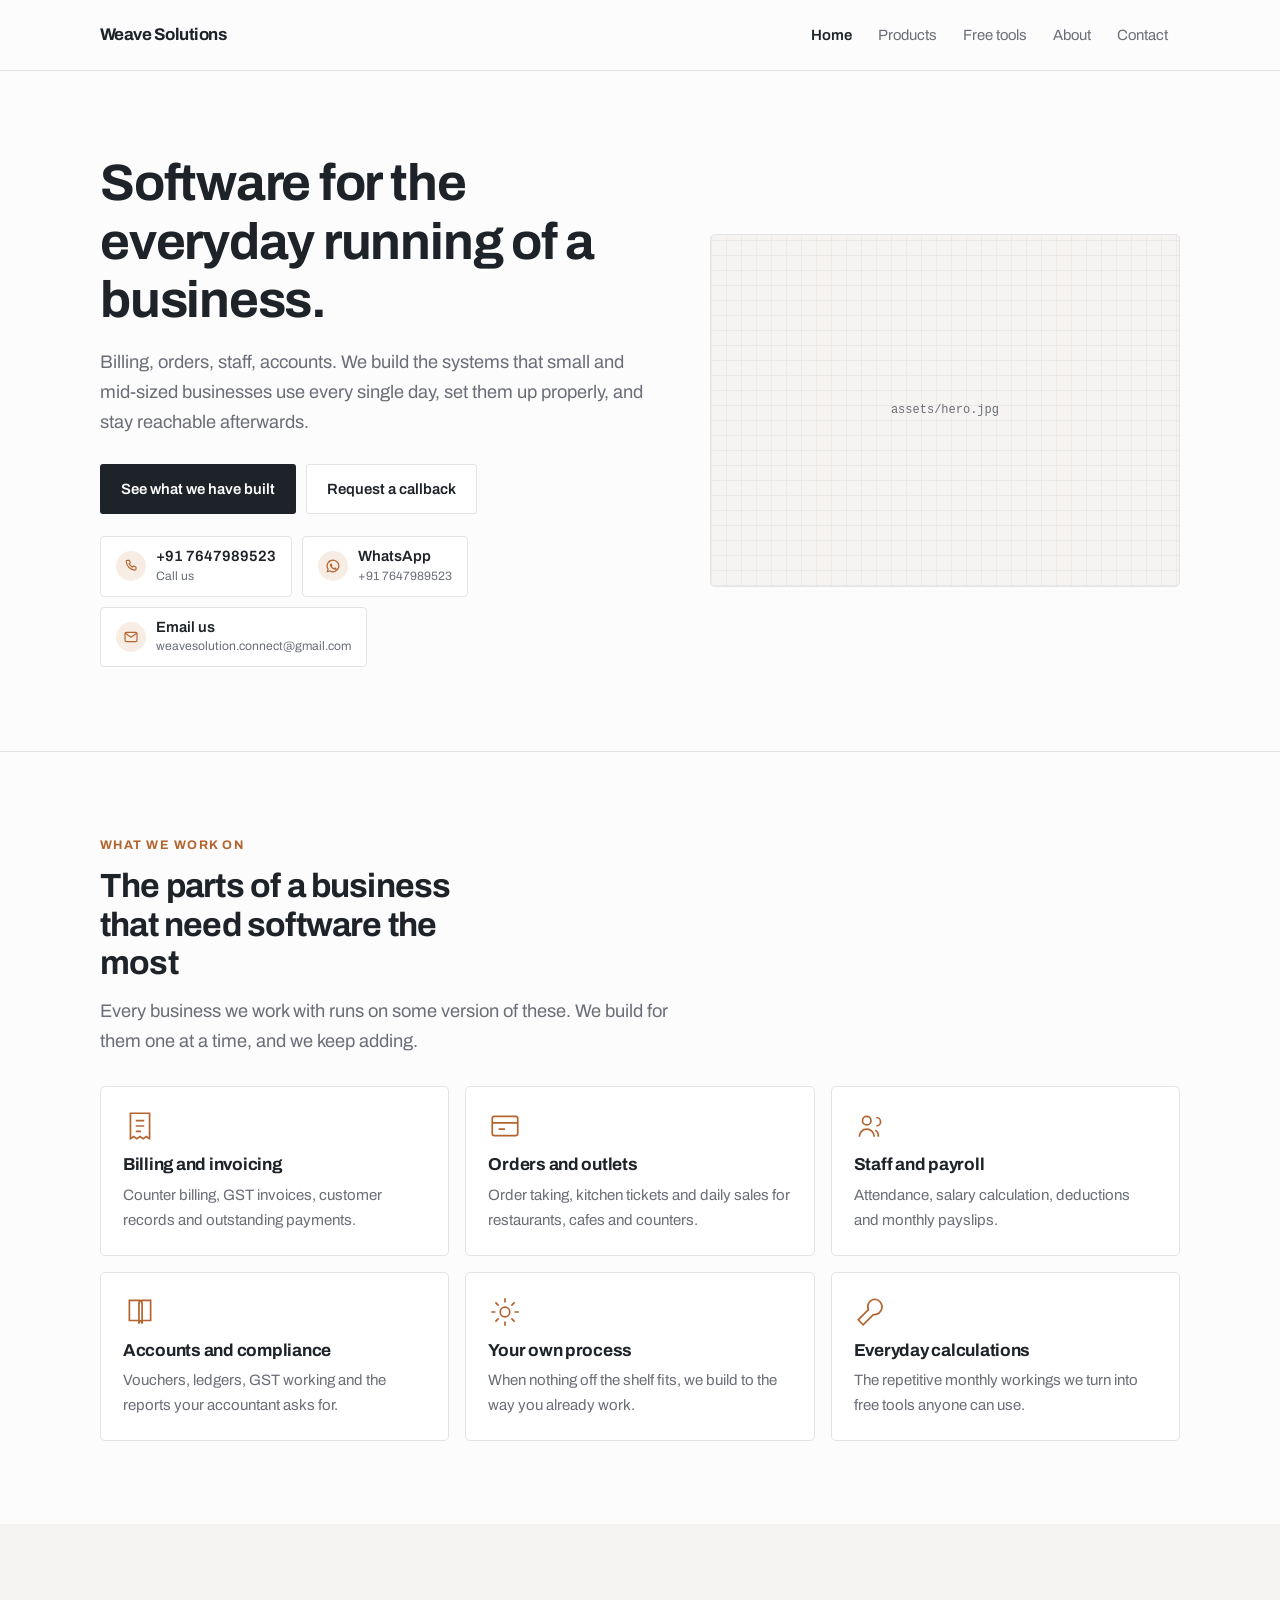
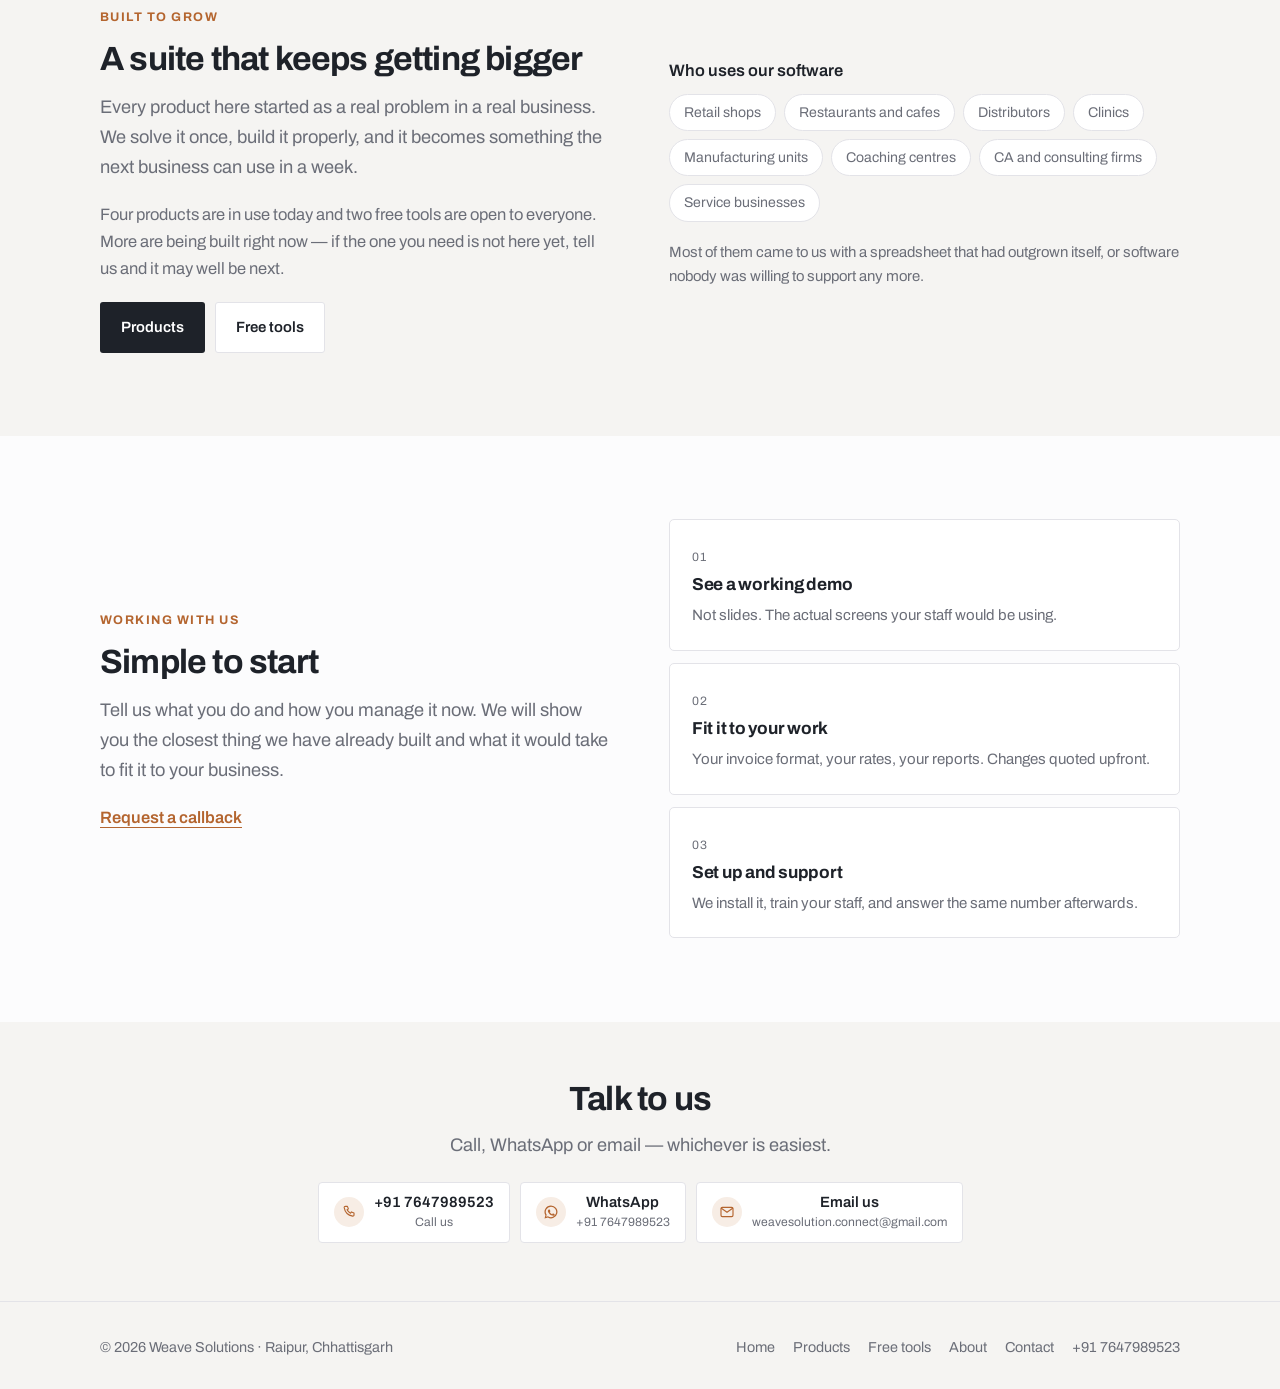
==== index.html @ 86d8a31b "Add files via upload" ====
<!DOCTYPE html>
<html lang="en">
<head>
<meta charset="utf-8">
<meta name="viewport" content="width=device-width,initial-scale=1">
<title>Weave Solutions — business software built and supported in Raipur</title>
<meta name="description" content="Weave Solutions builds practical business software — billing, ordering, payroll and accounting — plus free GST and finance tools.">
<meta property="og:title" content="Weave Solutions — business software built and supported in Raipur">
<meta property="og:description" content="Weave Solutions builds practical business software — billing, ordering, payroll and accounting — plus free GST and finance tools.">
<meta property="og:image" content="assets/og-cover.jpg">
<link rel="icon" href="assets/favicon.png">
<link rel="preconnect" href="https://fonts.googleapis.com"><link rel="preconnect" href="https://fonts.gstatic.com" crossorigin><link href="https://fonts.googleapis.com/css2?family=Archivo:wdth,wght@75..125,400..700&display=swap" rel="stylesheet">
<style>
*,*::before,*::after{box-sizing:border-box}
html{-webkit-text-size-adjust:100%;scroll-behavior:smooth}
body{margin:0;font-family:'Archivo',system-ui,-apple-system,Segoe UI,sans-serif;background:#FCFCFD;color:#1E2229;
  font-size:16.5px;line-height:1.65;-webkit-font-smoothing:antialiased}
img,svg{max-width:100%;display:block}
button,input,textarea{font:inherit;color:inherit}
a{color:inherit}
:root{--ink:#1E2229;--muted:#6B6E78;--line:#E3E3E8;--tint:#F5F4F2;--accent:#B4652F;--accent-soft:#F7EDE5;--paper:#fff;
  --gut:clamp(20px,5vw,48px)}
h1,h2,h3{margin:0;line-height:1.14;letter-spacing:-.024em;font-weight:700}
h1{font-size:clamp(2.1rem,5.2vw,3.2rem)}
h2{font-size:clamp(1.55rem,3.3vw,2.1rem)}
h3{font-size:1.08rem;letter-spacing:-.015em}
p{margin:0 0 1em}
.wrap{width:min(1080px,100% - var(--gut)*2);margin-inline:auto}
.lede{font-size:clamp(1rem,1.6vw,1.14rem);color:var(--muted);max-width:58ch}
.eyebrow{font-size:.78rem;letter-spacing:.12em;text-transform:uppercase;color:var(--accent);margin:0 0 12px;font-weight:700}
.band{padding-block:clamp(50px,6.5vw,84px)}
.band-sm{padding-block:clamp(36px,5vw,58px)}
.tint{background:var(--tint)}
.rule{border:0;border-top:1px solid var(--line);margin:0}

/* header + dropdown nav */
.hdr{position:sticky;top:0;z-index:60;background:rgba(252,252,253,.95);backdrop-filter:blur(10px);border-bottom:1px solid var(--line)}
.hdr-in{display:flex;align-items:center;height:70px;gap:18px}
.brand{display:flex;align-items:center;gap:10px;text-decoration:none;font-weight:700;letter-spacing:-.03em;font-size:1.06rem}
.brand img{height:38px;width:auto}
.brand .txt{display:none}
.brand.nologo .txt{display:block}
.nav{margin-left:auto;display:flex;align-items:center;gap:2px}
.nav>div{position:relative}
.nav a,.nav .top{display:block;text-decoration:none;color:var(--muted);font-size:.93rem;padding:9px 12px;transition:color .18s;background:none;border:0;cursor:pointer}
.nav a:hover,.nav .top:hover{color:var(--ink)}
.nav .on{color:var(--ink);font-weight:600}
.menu{position:absolute;top:100%;left:0;min-width:260px;background:var(--paper);border:1px solid var(--line);border-radius:5px;
  box-shadow:0 10px 30px rgba(30,34,41,.09);padding:6px;opacity:0;visibility:hidden;transform:translateY(-4px);
  transition:opacity .16s,transform .16s,visibility .16s}
.nav>div:hover .menu,.nav>div:focus-within .menu{opacity:1;visibility:visible;transform:none}
.menu a{padding:9px 11px;border-radius:3px;font-size:.9rem;color:var(--ink)}
.menu a:hover{background:var(--tint);color:var(--accent)}
.menu .hd{font-size:.7rem;letter-spacing:.1em;text-transform:uppercase;color:var(--muted);padding:8px 11px 4px;font-weight:700}
.burger{display:none;margin-left:auto;background:none;border:1px solid var(--line);width:40px;height:36px;border-radius:3px;cursor:pointer}
.burger span{display:block;width:16px;height:1.5px;background:var(--ink);margin:3.5px auto;transition:.22s}
.open .burger span:nth-child(1){transform:translateY(5px) rotate(45deg)}
.open .burger span:nth-child(2){opacity:0}
.open .burger span:nth-child(3){transform:translateY(-5px) rotate(-45deg)}

/* buttons */
.btn{display:inline-flex;align-items:center;justify-content:center;gap:8px;padding:12px 20px;border-radius:3px;font-weight:600;
  font-size:.93rem;text-decoration:none;border:1px solid transparent;cursor:pointer;transition:background .2s,border-color .2s,color .2s}
.btn-p{background:var(--ink);color:#fff}
.btn-p:hover{background:#353A44}
.btn-s{border-color:var(--line);background:var(--paper);color:var(--ink)}
.btn-s:hover{border-color:var(--ink)}
.btn-sm{padding:8px 15px;font-size:.87rem}
.btn:disabled{opacity:.55;cursor:default}
.tl{text-decoration:none;font-weight:600;color:var(--accent);border-bottom:1px solid currentColor;padding-bottom:1px}

/* contact icon row */
.ways{display:flex;flex-wrap:wrap;gap:10px}
.way{display:inline-flex;align-items:center;gap:10px;text-decoration:none;border:1px solid var(--line);background:var(--paper);
  border-radius:4px;padding:10px 15px;transition:border-color .2s,background .2s}
.way:hover{border-color:var(--accent);background:var(--accent-soft)}
.way i{width:30px;height:30px;border-radius:50%;background:var(--accent-soft);color:var(--accent);display:grid;place-items:center;flex:none}
.way i svg{width:16px;height:16px}
.way b{display:block;font-size:.93rem;font-weight:600;line-height:1.25}
.way span{display:block;font-size:.76rem;color:var(--muted)}

/* layout bits */
.split{display:grid;grid-template-columns:1fr 1fr;gap:clamp(26px,5vw,58px);align-items:center}
.split.wide{grid-template-columns:1.08fr .92fr}
@media(max-width:860px){.split,.split.wide{grid-template-columns:1fr;gap:26px}}
.cards{display:grid;grid-template-columns:repeat(3,1fr);gap:16px}
.cards.two{grid-template-columns:repeat(2,1fr)}
@media(max-width:820px){.cards{grid-template-columns:1fr 1fr}}
@media(max-width:560px){.cards,.cards.two{grid-template-columns:1fr}}
.card{background:var(--paper);border:1px solid var(--line);border-radius:5px;padding:22px;transition:border-color .2s,transform .2s}
.card p{color:var(--muted);font-size:.94rem;margin:8px 0 0}
a.card{text-decoration:none;display:block}
a.card:hover{border-color:var(--ink);transform:translateY(-2px)}
.card .ic{width:34px;height:34px;color:var(--accent);margin-bottom:12px}
.num{font-size:.76rem;color:var(--muted);letter-spacing:.08em}
ul.tick{list-style:none;margin:0;padding:0;display:grid;gap:8px}
ul.tick li{position:relative;padding-left:20px;font-size:.94rem;color:var(--muted)}
ul.tick li::before{content:'';position:absolute;left:0;top:.6em;width:9px;height:2px;background:var(--accent)}
.pill{display:inline-block;font-size:.72rem;letter-spacing:.06em;text-transform:uppercase;font-weight:700;padding:3px 9px;
  border-radius:2px;background:var(--accent-soft);color:var(--accent)}
.pill.free{background:#EDEDEF;color:var(--muted)}
.list-inline{display:flex;flex-wrap:wrap;gap:8px;margin-top:18px;padding:0;list-style:none}
.list-inline li{border:1px solid var(--line);background:var(--paper);border-radius:99px;padding:6px 14px;font-size:.88rem;color:var(--muted)}

/* placeholders */
.ph{position:relative;margin:0;overflow:hidden;background:var(--tint);border:1px solid var(--line);border-radius:5px}
.ph img{width:100%;height:100%;object-fit:cover;position:relative;z-index:2}
.ph::before{content:'';position:absolute;inset:0;z-index:1;background:
  repeating-linear-gradient(90deg,rgba(180,101,47,.07) 0 1px,transparent 1px 15px),
  repeating-linear-gradient(0deg,rgba(30,34,41,.05) 0 1px,transparent 1px 15px)}
.ph figcaption{position:absolute;z-index:3;left:50%;top:50%;transform:translate(-50%,-50%);font-size:.75rem;color:var(--muted);
  display:none;text-align:center;font-family:ui-monospace,monospace}
.ph.missing figcaption{display:block}
.ph.missing img{display:none}
.r169{aspect-ratio:16/9}.r1610{aspect-ratio:16/10}.r43{aspect-ratio:4/3}

/* rows */
.row{display:grid;grid-template-columns:1fr 1fr;gap:clamp(24px,4.5vw,54px);align-items:center;padding-block:clamp(36px,5vw,58px);border-top:1px solid var(--line)}
.row:first-of-type{border-top:0;padding-top:clamp(8px,2vw,18px)}
@media(max-width:860px){.row{grid-template-columns:1fr;gap:22px}.row .pic{order:-1}}

/* form */
.field{display:grid;gap:6px;margin-bottom:14px}
.field label{font-size:.85rem;font-weight:600}
.field input,.field textarea{width:100%;padding:11px 12px;border:1px solid var(--line);border-radius:3px;background:var(--paper);font-size:.95rem;transition:border-color .18s,box-shadow .18s}
.field textarea{min-height:104px;resize:vertical}
.field input:focus,.field textarea:focus{outline:none;border-color:var(--accent);box-shadow:0 0 0 3px rgba(180,101,47,.13)}
.field.bad input,.field.bad textarea{border-color:#B3342C}
.err{font-size:.78rem;color:#B3342C;display:none}
.field.bad .err{display:block}
.okmsg{display:none;border:1px solid var(--accent);background:var(--accent-soft);border-radius:4px;padding:16px;text-align:center}
.done .okmsg{display:block}
.done form{display:none}

.ftr{border-top:1px solid var(--line);background:var(--tint);padding:34px 0 30px;font-size:.9rem;color:var(--muted)}
.ftr a{text-decoration:none}
.ftr a:hover{color:var(--ink)}
.ftr-in{display:flex;flex-wrap:wrap;gap:16px 30px;justify-content:space-between;align-items:center}
.ftr-nav{display:flex;flex-wrap:wrap;gap:18px}
.rv{opacity:0;transform:translateY(12px)}
.sh{opacity:1;transform:none;transition:opacity .5s ease,transform .5s ease}
:focus-visible{outline:2px solid var(--accent);outline-offset:2px}
::selection{background:var(--accent);color:#fff}

@media(max-width:860px){
  .burger{display:block}
  .nav{position:fixed;inset:70px 0 auto;background:#fff;flex-direction:column;align-items:stretch;gap:0;padding:8px var(--gut) 22px;
    border-bottom:1px solid var(--line);transform:translateY(-135%);transition:transform .3s ease;max-height:calc(100vh - 70px);overflow:auto}
  .open .nav{transform:none}
  .nav>div{border-bottom:1px solid var(--line)}
  .nav>a{padding:13px 0;border-bottom:1px solid var(--line)}
  .nav .top{padding:13px 0;width:100%;text-align:left}
  .menu{position:static;opacity:1;visibility:visible;transform:none;border:0;box-shadow:none;padding:0 0 10px;min-width:0}
  .menu .hd{display:none}
  .menu a{padding:8px 0 8px 14px;border-left:2px solid var(--line)}
}
@media(prefers-reduced-motion:reduce){*{transition:none!important;animation:none!important}.rv{opacity:1;transform:none}}
</style>
</head>
<body>
<header class="hdr"><div class="wrap hdr-in"><a class="brand" href="index.html"><img src="assets/logo.png" alt="Weave Solutions"><span class="txt">Weave Solutions</span></a><button class="burger" aria-label="Menu"><span></span><span></span><span></span></button><nav class="nav"><a class="on" href="index.html">Home</a><div><button class="top" data-href="products.html">Products</button><div class="menu"><div class="hd">Products</div><a href="products.html">All products</a><a href="products.html#billing">Billing &amp; invoice generator</a><a href="products.html#food">Food outlet ordering system</a><a href="products.html#payroll">Payroll management software</a><a href="products.html#accounting">Accounting software</a></div></div><div><button class="top" data-href="tools.html">Free tools</button><div class="menu"><div class="hd">Free tools</div><a href="tools.html">All free tools</a><a href="gstreco.html">GST reconciliation tool</a><a href="repayment-schedule.html">Repayment schedule builder</a></div></div><a class="" href="about.html">About</a><a class="" href="contact.html">Contact</a></nav></div></header>

<section class="band">
<div class="wrap split wide">
<div>
<h1>Software for the everyday running of a business.</h1>
<p class="lede" style="margin-top:18px">Billing, orders, staff, accounts. We build the systems that small and mid-sized businesses use every single day, set them up properly, and stay reachable afterwards.</p>
<div style="display:flex;gap:10px;flex-wrap:wrap;margin:26px 0 22px">
<a class="btn btn-p" href="products.html">See what we have built</a>
<a class="btn btn-s" href="contact.html">Request a callback</a>
</div>
<div class="ways"><a class="way" href="tel:+917647989523"><i><svg viewBox="0 0 24 24" fill="none" stroke="currentColor" stroke-width="1.7" stroke-linecap="round" stroke-linejoin="round" aria-hidden="true"><path d="M6.6 3.5h3l1.5 3.8-2 1.4a12 12 0 0 0 5.2 5.2l1.4-2 3.8 1.5v3a1.8 1.8 0 0 1-2 1.8A15.5 15.5 0 0 1 4.8 5.5a1.8 1.8 0 0 1 1.8-2Z"/></svg></i><div><b>+91 7647989523</b><span>Call us</span></div></a><a class="way" href="https://wa.me/917647989523" rel="noopener"><i><svg viewBox="0 0 24 24" fill="currentColor" aria-hidden="true"><path d="M12 2.2A9.7 9.7 0 0 0 3.6 16.8L2.3 21.7l5-1.3A9.7 9.7 0 1 0 12 2.2Zm0 1.9a7.8 7.8 0 1 1-4 14.5l-.4-.2-2.9.8.8-2.9-.2-.4A7.8 7.8 0 0 1 12 4.1Zm-3.1 4c-.2 0-.5.1-.7.4-.2.3-.9.9-.9 2.1s.9 2.4 1 2.6c.1.2 1.7 2.8 4.3 3.8 2.1.8 2.5.7 3 .6.5-.1 1.5-.6 1.7-1.2.2-.6.2-1.1.2-1.2l-.5-.3-1.7-.8c-.2-.1-.4-.1-.6.1l-.8 1c-.1.2-.3.2-.5.1a6.4 6.4 0 0 1-3.2-2.8c-.1-.2 0-.4.1-.5l.4-.5c.1-.2.2-.3.3-.5v-.5l-.8-1.9c-.2-.5-.4-.4-.6-.4Z"/></svg></i><div><b>WhatsApp</b><span>+91 7647989523</span></div></a><a class="way" href="mailto:weavesolution.connect@gmail.com"><i><svg viewBox="0 0 24 24" fill="none" stroke="currentColor" stroke-width="1.7" stroke-linecap="round" stroke-linejoin="round" aria-hidden="true"><rect x="3" y="5" width="18" height="14" rx="2"/><path d="m3.5 6.5 8.5 6 8.5-6"/></svg></i><div><b>Email us</b><span>weavesolution.connect@gmail.com</span></div></a></div>
</div>
<figure class="ph r43"><img src="assets/hero.jpg" alt="Weave Solutions software in use" loading="lazy"><figcaption>assets/hero.jpg</figcaption></figure>
</div>
</section>

<hr class="rule">

<section class="band">
<div class="wrap">
<p class="eyebrow">What we work on</p>
<h2 style="max-width:20ch">The parts of a business that need software the most</h2>
<p class="lede" style="margin-top:14px">Every business we work with runs on some version of these. We build for them one at a time, and we keep adding.</p>
<div class="cards" style="margin-top:30px">
<div class="card rv"><svg class="ic" viewBox="0 0 32 32" fill="none" stroke="currentColor" stroke-width="1.6"><path d="M7 4h18v24l-3-2-3 2-3-2-3 2-3-2-3 2z"/><path d="M12 11h8M12 16h8M12 21h5"/></svg><h3>Billing and invoicing</h3><p>Counter billing, GST invoices, customer records and outstanding payments.</p></div>
<div class="card rv"><svg class="ic" viewBox="0 0 32 32" fill="none" stroke="currentColor" stroke-width="1.6"><rect x="4" y="7" width="24" height="18" rx="2"/><path d="M4 13h24M10 19h6"/></svg><h3>Orders and outlets</h3><p>Order taking, kitchen tickets and daily sales for restaurants, cafes and counters.</p></div>
<div class="card rv"><svg class="ic" viewBox="0 0 32 32" fill="none" stroke="currentColor" stroke-width="1.6"><circle cx="12" cy="11" r="4"/><path d="M5 26c0-4 3-7 7-7s7 3 7 7"/><path d="M21 8a4 4 0 0 1 0 8M23 26c0-3-1-5-3-6"/></svg><h3>Staff and payroll</h3><p>Attendance, salary calculation, deductions and monthly payslips.</p></div>
<div class="card rv"><svg class="ic" viewBox="0 0 32 32" fill="none" stroke="currentColor" stroke-width="1.6"><path d="M6 5h9a3 3 0 0 1 3 3v19a3 3 0 0 0-3-3H6z"/><path d="M26 5h-8a3 3 0 0 0-3 3v19a3 3 0 0 1 3-3h8z"/></svg><h3>Accounts and compliance</h3><p>Vouchers, ledgers, GST working and the reports your accountant asks for.</p></div>
<div class="card rv"><svg class="ic" viewBox="0 0 32 32" fill="none" stroke="currentColor" stroke-width="1.6"><circle cx="16" cy="16" r="4.5"/><path d="M16 3v4M16 25v4M3 16h4M25 16h4M7 7l3 3M22 22l3 3M25 7l-3 3M10 22l-3 3"/></svg><h3>Your own process</h3><p>When nothing off the shelf fits, we build to the way you already work.</p></div>
<div class="card rv"><svg class="ic" viewBox="0 0 32 32" fill="none" stroke="currentColor" stroke-width="1.6"><path d="M20 4a7 7 0 0 0-6.4 9.8L4 23.4 8.6 28l9.6-9.6A7 7 0 1 0 20 4z"/></svg><h3>Everyday calculations</h3><p>The repetitive monthly workings we turn into free tools anyone can use.</p></div>
</div>
</div>
</section>

<section class="band tint">
<div class="wrap split">
<div>
<p class="eyebrow">Built to grow</p>
<h2>A suite that keeps getting bigger</h2>
<p class="lede" style="margin-top:14px">Every product here started as a real problem in a real business. We solve it once, build it properly, and it becomes something the next business can use in a week.</p>
<p style="color:var(--muted)">Four products are in use today and two free tools are open to everyone. More are being built right now &mdash; if the one you need is not here yet, tell us and it may well be next.</p>
<div style="display:flex;gap:10px;flex-wrap:wrap;margin-top:20px">
<a class="btn btn-p" href="products.html">Products</a>
<a class="btn btn-s" href="tools.html">Free tools</a>
</div>
</div>
<div>
<p style="font-weight:600;margin-bottom:6px">Who uses our software</p>
<ul class="list-inline" style="margin-top:10px">
<li>Retail shops</li><li>Restaurants and cafes</li><li>Distributors</li><li>Clinics</li>
<li>Manufacturing units</li><li>Coaching centres</li><li>CA and consulting firms</li><li>Service businesses</li>
</ul>
<p style="color:var(--muted);font-size:.93rem;margin-top:18px">Most of them came to us with a spreadsheet that had outgrown itself, or software nobody was willing to support any more.</p>
</div>
</div>
</section>

<section class="band">
<div class="wrap split">
<div>
<p class="eyebrow">Working with us</p>
<h2>Simple to start</h2>
<p class="lede" style="margin-top:14px">Tell us what you do and how you manage it now. We will show you the closest thing we have already built and what it would take to fit it to your business.</p>
<p style="margin-top:18px"><a class="tl" href="contact.html">Request a callback</a></p>
</div>
<div class="cards" style="grid-template-columns:1fr;gap:12px">
<div class="card"><span class="num">01</span><h3 style="margin-top:6px">See a working demo</h3><p>Not slides. The actual screens your staff would be using.</p></div>
<div class="card"><span class="num">02</span><h3 style="margin-top:6px">Fit it to your work</h3><p>Your invoice format, your rates, your reports. Changes quoted upfront.</p></div>
<div class="card"><span class="num">03</span><h3 style="margin-top:6px">Set up and support</h3><p>We install it, train your staff, and answer the same number afterwards.</p></div>
</div>
</div>
</section>

<section class="band-sm tint">
<div class="wrap" style="text-align:center">
<h2>Talk to us</h2>
<p class="lede" style="margin:12px auto 22px">Call, WhatsApp or email &mdash; whichever is easiest.</p>
<div style="display:flex;justify-content:center"><div class="ways"><a class="way" href="tel:+917647989523"><i><svg viewBox="0 0 24 24" fill="none" stroke="currentColor" stroke-width="1.7" stroke-linecap="round" stroke-linejoin="round" aria-hidden="true"><path d="M6.6 3.5h3l1.5 3.8-2 1.4a12 12 0 0 0 5.2 5.2l1.4-2 3.8 1.5v3a1.8 1.8 0 0 1-2 1.8A15.5 15.5 0 0 1 4.8 5.5a1.8 1.8 0 0 1 1.8-2Z"/></svg></i><div><b>+91 7647989523</b><span>Call us</span></div></a><a class="way" href="https://wa.me/917647989523" rel="noopener"><i><svg viewBox="0 0 24 24" fill="currentColor" aria-hidden="true"><path d="M12 2.2A9.7 9.7 0 0 0 3.6 16.8L2.3 21.7l5-1.3A9.7 9.7 0 1 0 12 2.2Zm0 1.9a7.8 7.8 0 1 1-4 14.5l-.4-.2-2.9.8.8-2.9-.2-.4A7.8 7.8 0 0 1 12 4.1Zm-3.1 4c-.2 0-.5.1-.7.4-.2.3-.9.9-.9 2.1s.9 2.4 1 2.6c.1.2 1.7 2.8 4.3 3.8 2.1.8 2.5.7 3 .6.5-.1 1.5-.6 1.7-1.2.2-.6.2-1.1.2-1.2l-.5-.3-1.7-.8c-.2-.1-.4-.1-.6.1l-.8 1c-.1.2-.3.2-.5.1a6.4 6.4 0 0 1-3.2-2.8c-.1-.2 0-.4.1-.5l.4-.5c.1-.2.2-.3.3-.5v-.5l-.8-1.9c-.2-.5-.4-.4-.6-.4Z"/></svg></i><div><b>WhatsApp</b><span>+91 7647989523</span></div></a><a class="way" href="mailto:weavesolution.connect@gmail.com"><i><svg viewBox="0 0 24 24" fill="none" stroke="currentColor" stroke-width="1.7" stroke-linecap="round" stroke-linejoin="round" aria-hidden="true"><rect x="3" y="5" width="18" height="14" rx="2"/><path d="m3.5 6.5 8.5 6 8.5-6"/></svg></i><div><b>Email us</b><span>weavesolution.connect@gmail.com</span></div></a></div></div>
</div>
</section>

<footer class="ftr"><div class="wrap ftr-in"><div>&copy; 2026 Weave Solutions &middot; Raipur, Chhattisgarh</div><div class="ftr-nav"><a href="index.html">Home</a><a href="products.html">Products</a><a href="tools.html">Free tools</a><a href="about.html">About</a><a href="contact.html">Contact</a><a href="tel:+917647989523">+91 7647989523</a></div></div></footer>
<script>
var h=document.querySelector('.hdr'),b=document.querySelector('.burger');
b.addEventListener('click',function(){h.classList.toggle('open')});
document.querySelectorAll('.nav a').forEach(function(a){a.addEventListener('click',function(){h.classList.remove('open')})});
document.querySelectorAll('.nav .top').forEach(function(t){t.addEventListener('click',function(e){
  if(window.innerWidth>860){location.href=t.dataset.href}})});
document.querySelectorAll('.ph img').forEach(function(i){
  function m(){i.parentElement.classList.add('missing')}
  i.addEventListener('error',m); if(i.complete&&i.naturalWidth===0)m();});
var lg=document.querySelector('.brand img');
if(lg){lg.addEventListener('error',function(){lg.remove();document.querySelector('.brand').classList.add('nologo')})}
var o=new IntersectionObserver(function(e){e.forEach(function(x){if(x.isIntersecting){x.target.classList.add('sh');o.unobserve(x.target)}})},{threshold:.1});
document.querySelectorAll('.rv').forEach(function(el,i){el.style.transitionDelay=(i%3*60)+'ms';o.observe(el)});
</script>
</body>
</html>
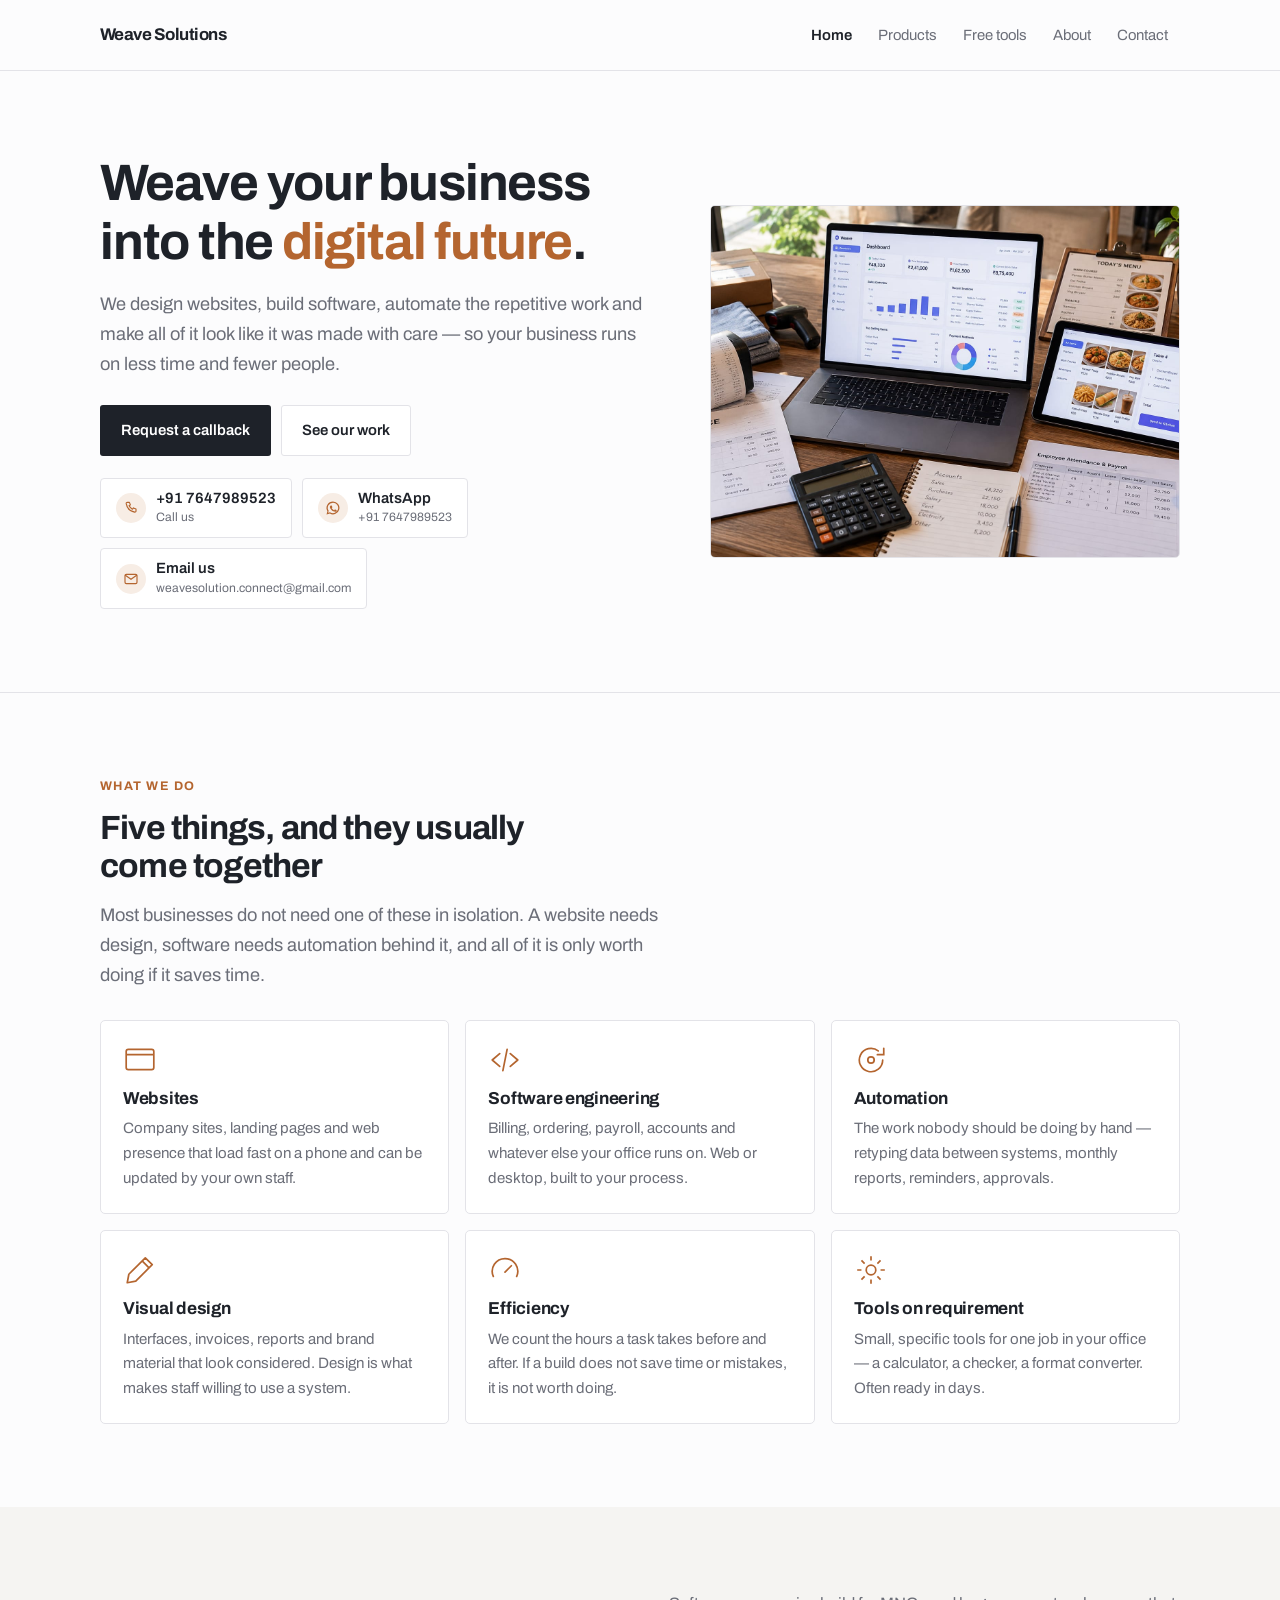
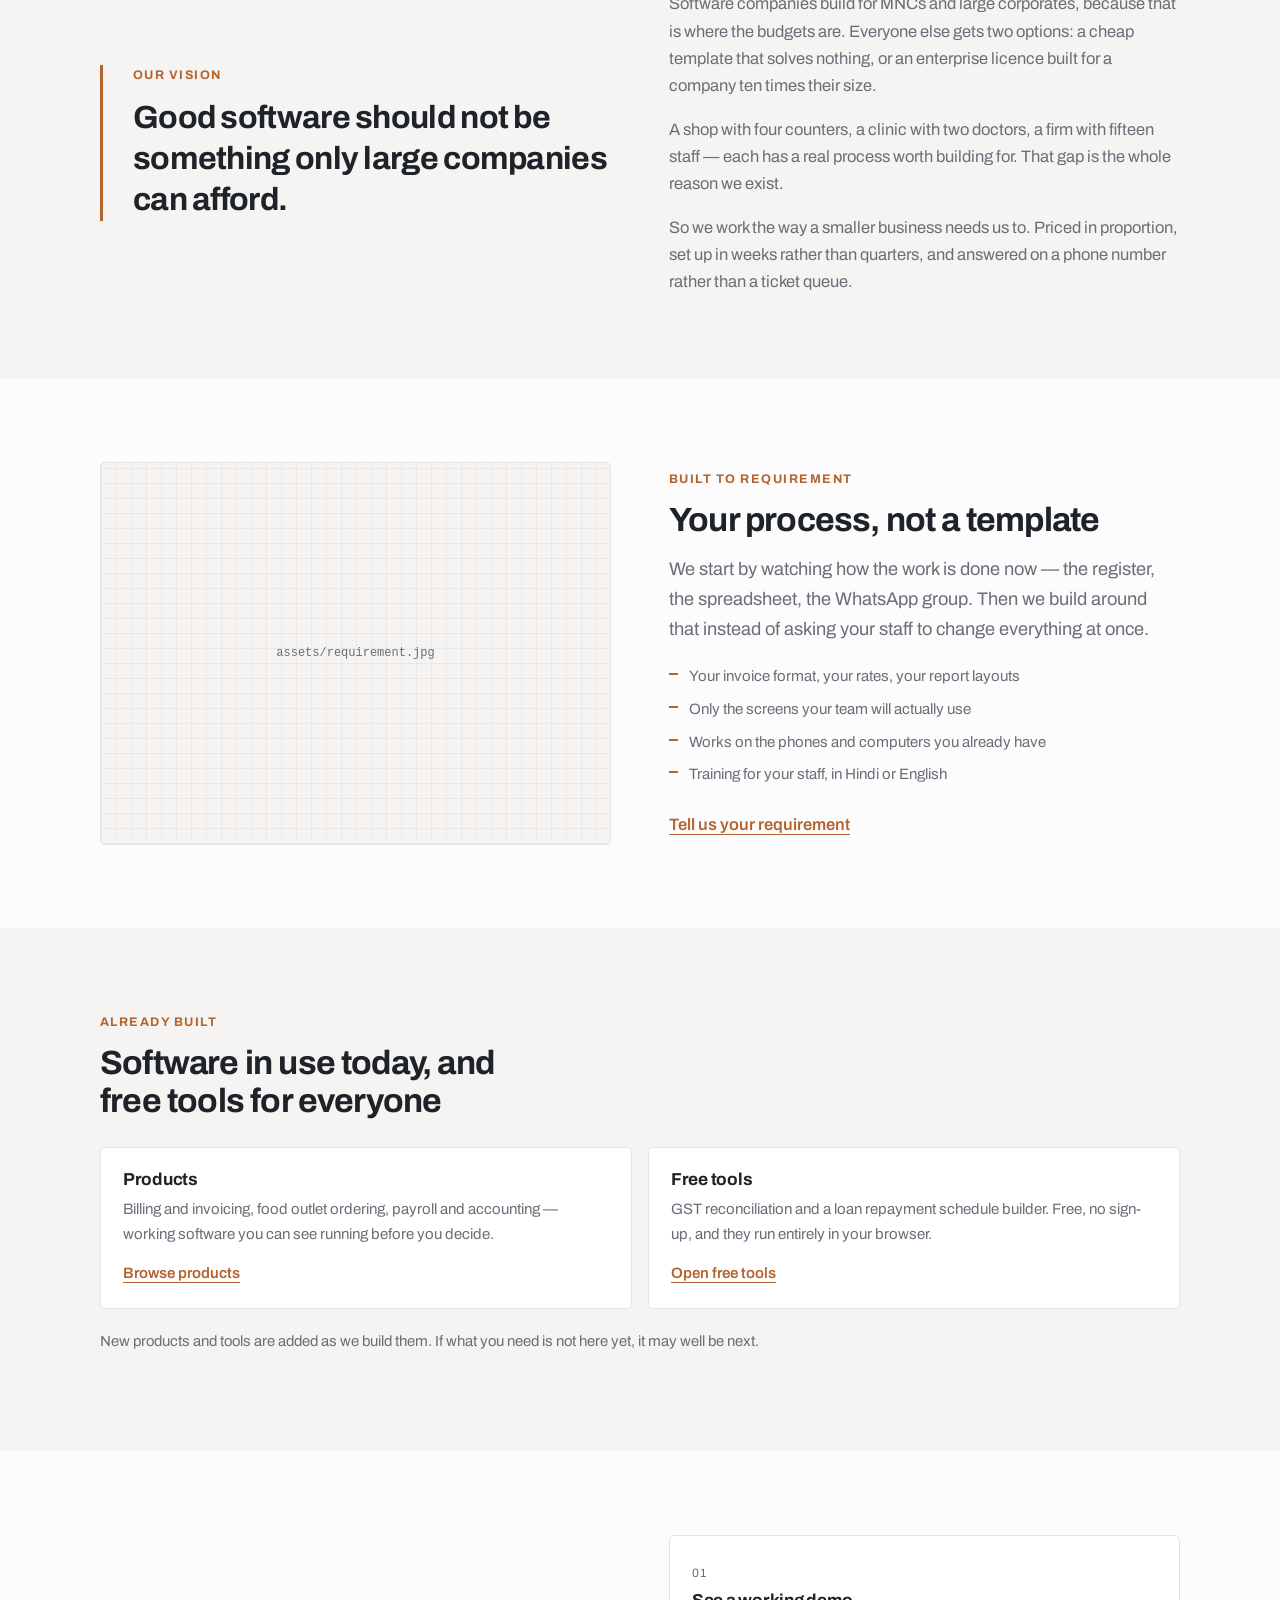
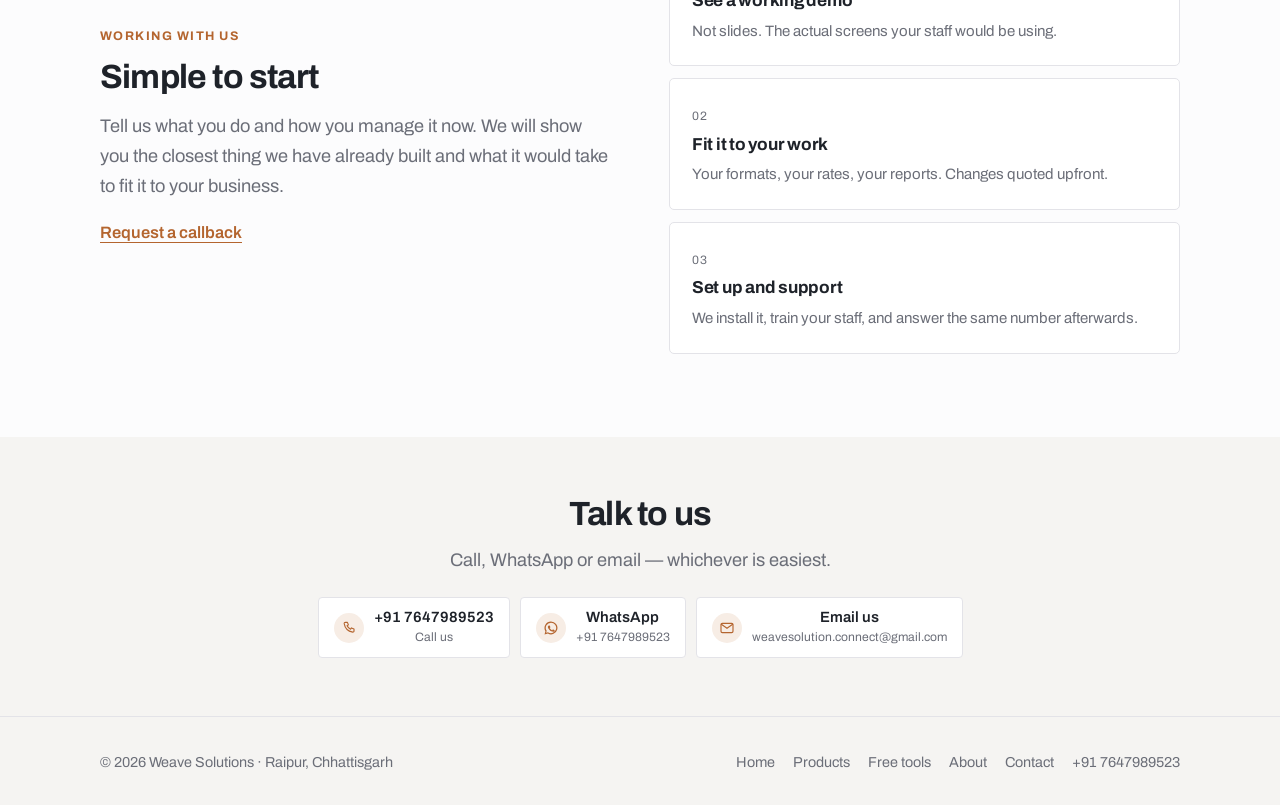
==== commit 0b790fce: "Add files via upload" ====
--- a/index.html
+++ b/index.html
@@ -3,10 +3,18 @@
 <head>
 <meta charset="utf-8">
 <meta name="viewport" content="width=device-width,initial-scale=1">
-<title>Weave Solutions — business software built and supported in Raipur</title>
-<meta name="description" content="Weave Solutions builds practical business software — billing, ordering, payroll and accounting — plus free GST and finance tools.">
-<meta property="og:title" content="Weave Solutions — business software built and supported in Raipur">
-<meta property="og:description" content="Weave Solutions builds practical business software — billing, ordering, payroll and accounting — plus free GST and finance tools.">
+<!-- Google tag (gtag.js) -->
+<script async src="https://www.googletagmanager.com/gtag/js?id=G-K49PPV9EPG"></script>
+<script>
+  window.dataLayer = window.dataLayer || [];
+  function gtag(){dataLayer.push(arguments);}
+  gtag('js', new Date());
+  gtag('config', 'G-K49PPV9EPG');
+</script>
+<title>Weave Solutions — websites, software, automation and design</title>
+<meta name="description" content="Weave Solutions designs websites, software, automations and visual identity for small and mid-sized businesses in India. Practical tools, built to your requirement.">
+<meta property="og:title" content="Weave Solutions — websites, software, automation and design">
+<meta property="og:description" content="Weave Solutions designs websites, software, automations and visual identity for small and mid-sized businesses in India. Practical tools, built to your requirement.">
 <meta property="og:image" content="assets/og-cover.jpg">
 <link rel="icon" href="assets/favicon.png">
 <link rel="preconnect" href="https://fonts.googleapis.com"><link rel="preconnect" href="https://fonts.gstatic.com" crossorigin><link href="https://fonts.googleapis.com/css2?family=Archivo:wdth,wght@75..125,400..700&display=swap" rel="stylesheet">
@@ -44,6 +52,10 @@
 .nav>div{position:relative}
 .nav a,.nav .top{display:block;text-decoration:none;color:var(--muted);font-size:.93rem;padding:9px 12px;transition:color .18s;background:none;border:0;cursor:pointer}
 .nav a:hover,.nav .top:hover{color:var(--ink)}
+.nav>a::after,.nav>div>.top::after{content:'';position:absolute;left:12px;right:12px;bottom:4px;height:1.5px;background:var(--accent);
+  transform:scaleX(0);transform-origin:center;transition:transform .28s cubic-bezier(.2,.7,.3,1)}
+.nav>a{position:relative}
+.nav>a:hover::after,.nav>div:hover>.top::after{transform:scaleX(1)}
 .nav .on{color:var(--ink);font-weight:600}
 .menu{position:absolute;top:100%;left:0;min-width:260px;background:var(--paper);border:1px solid var(--line);border-radius:5px;
   box-shadow:0 10px 30px rgba(30,34,41,.09);padding:6px;opacity:0;visibility:hidden;transform:translateY(-4px);
@@ -61,20 +73,29 @@
 /* buttons */
 .btn{display:inline-flex;align-items:center;justify-content:center;gap:8px;padding:12px 20px;border-radius:3px;font-weight:600;
   font-size:.93rem;text-decoration:none;border:1px solid transparent;cursor:pointer;transition:background .2s,border-color .2s,color .2s}
+.btn{transition:background .22s,border-color .22s,color .22s,transform .18s,box-shadow .22s}
 .btn-p{background:var(--ink);color:#fff}
-.btn-p:hover{background:#353A44}
+.btn-p:hover{background:#353A44;transform:translateY(-2px);box-shadow:0 8px 20px rgba(30,34,41,.16)}
 .btn-s{border-color:var(--line);background:var(--paper);color:var(--ink)}
-.btn-s:hover{border-color:var(--ink)}
+.btn-s:hover{border-color:var(--accent);color:var(--accent);transform:translateY(-2px)}
+.btn:active{transform:translateY(0)}
 .btn-sm{padding:8px 15px;font-size:.87rem}
 .btn:disabled{opacity:.55;cursor:default}
-.tl{text-decoration:none;font-weight:600;color:var(--accent);border-bottom:1px solid currentColor;padding-bottom:1px}
+.tl{text-decoration:none;font-weight:600;color:var(--accent);position:relative;padding-bottom:2px;
+  background-image:linear-gradient(currentColor,currentColor);background-size:100% 1px;background-repeat:no-repeat;
+  background-position:0 100%;transition:background-size .3s cubic-bezier(.2,.7,.3,1)}
+.tl:hover{background-size:0% 1px;background-position:100% 100%}
+.tl::before{content:'';position:absolute;left:0;bottom:0;width:0;height:1px;background:var(--ink);transition:width .3s cubic-bezier(.2,.7,.3,1) .05s}
+.tl:hover::before{width:100%}
 
 /* contact icon row */
 .ways{display:flex;flex-wrap:wrap;gap:10px}
 .way{display:inline-flex;align-items:center;gap:10px;text-decoration:none;border:1px solid var(--line);background:var(--paper);
-  border-radius:4px;padding:10px 15px;transition:border-color .2s,background .2s}
-.way:hover{border-color:var(--accent);background:var(--accent-soft)}
-.way i{width:30px;height:30px;border-radius:50%;background:var(--accent-soft);color:var(--accent);display:grid;place-items:center;flex:none}
+  border-radius:4px;padding:10px 15px;transition:border-color .25s,background .25s,transform .25s,box-shadow .25s}
+.way:hover{border-color:var(--accent);background:var(--accent-soft);transform:translateY(-2px);box-shadow:0 8px 20px rgba(180,101,47,.12)}
+.way i{width:30px;height:30px;border-radius:50%;background:var(--accent-soft);color:var(--accent);display:grid;place-items:center;flex:none;
+  transition:background .25s,color .25s,transform .25s}
+.way:hover i{background:var(--accent);color:#fff;transform:scale(1.06)}
 .way i svg{width:16px;height:16px}
 .way b{display:block;font-size:.93rem;font-weight:600;line-height:1.25}
 .way span{display:block;font-size:.76rem;color:var(--muted)}
@@ -87,11 +108,19 @@
 .cards.two{grid-template-columns:repeat(2,1fr)}
 @media(max-width:820px){.cards{grid-template-columns:1fr 1fr}}
 @media(max-width:560px){.cards,.cards.two{grid-template-columns:1fr}}
-.card{background:var(--paper);border:1px solid var(--line);border-radius:5px;padding:22px;transition:border-color .2s,transform .2s}
+.card{position:relative;background:var(--paper);border:1px solid var(--line);border-radius:5px;padding:22px;overflow:hidden;
+  transition:border-color .25s,transform .25s,box-shadow .25s}
 .card p{color:var(--muted);font-size:.94rem;margin:8px 0 0}
+.card::after{content:'';position:absolute;left:0;right:0;top:0;height:2px;background:var(--accent);
+  transform:scaleX(0);transform-origin:left;transition:transform .35s cubic-bezier(.2,.7,.3,1)}
+.card:hover{border-color:#CFCFD6;transform:translateY(-3px);box-shadow:0 10px 26px rgba(30,34,41,.07)}
+.card:hover::after{transform:scaleX(1)}
 a.card{text-decoration:none;display:block}
-a.card:hover{border-color:var(--ink);transform:translateY(-2px)}
-.card .ic{width:34px;height:34px;color:var(--accent);margin-bottom:12px}
+a.card:hover{border-color:var(--accent)}
+.card .ic{width:34px;height:34px;color:var(--accent);margin-bottom:12px;transition:transform .3s cubic-bezier(.2,.7,.3,1)}
+.card:hover .ic{transform:translateY(-2px) scale(1.06)}
+.card.flat::after{display:none}
+.card.flat:hover{transform:none;box-shadow:none}
 .num{font-size:.76rem;color:var(--muted);letter-spacing:.08em}
 ul.tick{list-style:none;margin:0;padding:0;display:grid;gap:8px}
 ul.tick li{position:relative;padding-left:20px;font-size:.94rem;color:var(--muted)}
@@ -100,11 +129,15 @@
   border-radius:2px;background:var(--accent-soft);color:var(--accent)}
 .pill.free{background:#EDEDEF;color:var(--muted)}
 .list-inline{display:flex;flex-wrap:wrap;gap:8px;margin-top:18px;padding:0;list-style:none}
-.list-inline li{border:1px solid var(--line);background:var(--paper);border-radius:99px;padding:6px 14px;font-size:.88rem;color:var(--muted)}
+.list-inline li{border:1px solid var(--line);background:var(--paper);border-radius:99px;padding:6px 14px;font-size:.88rem;color:var(--muted);
+  transition:border-color .22s,color .22s,transform .22s}
+.list-inline li:hover{border-color:var(--accent);color:var(--accent);transform:translateY(-2px)}
 
 /* placeholders */
 .ph{position:relative;margin:0;overflow:hidden;background:var(--tint);border:1px solid var(--line);border-radius:5px}
-.ph img{width:100%;height:100%;object-fit:cover;position:relative;z-index:2}
+.ph img{position:absolute;inset:0;width:100%;height:100%;object-fit:cover;object-position:center;z-index:2;
+  transition:transform .55s cubic-bezier(.2,.7,.3,1)}
+.ph:hover img{transform:scale(1.035)}
 .ph::before{content:'';position:absolute;inset:0;z-index:1;background:
   repeating-linear-gradient(90deg,rgba(180,101,47,.07) 0 1px,transparent 1px 15px),
   repeating-linear-gradient(0deg,rgba(30,34,41,.05) 0 1px,transparent 1px 15px)}
@@ -115,6 +148,7 @@
 .r169{aspect-ratio:16/9}.r1610{aspect-ratio:16/10}.r43{aspect-ratio:4/3}
 
 /* rows */
+.rowpic{overflow:hidden;border-radius:5px}
 .row{display:grid;grid-template-columns:1fr 1fr;gap:clamp(24px,4.5vw,54px);align-items:center;padding-block:clamp(36px,5vw,58px);border-top:1px solid var(--line)}
 .row:first-of-type{border-top:0;padding-top:clamp(8px,2vw,18px)}
 @media(max-width:860px){.row{grid-template-columns:1fr;gap:22px}.row .pic{order:-1}}
@@ -137,6 +171,9 @@
 .ftr a:hover{color:var(--ink)}
 .ftr-in{display:flex;flex-wrap:wrap;gap:16px 30px;justify-content:space-between;align-items:center}
 .ftr-nav{display:flex;flex-wrap:wrap;gap:18px}
+.vision{border-left:3px solid var(--accent);padding-left:clamp(18px,3vw,30px)}
+.vision q{quotes:none;display:block;font-size:clamp(1.35rem,3vw,2rem);line-height:1.28;letter-spacing:-.022em;font-weight:700}
+.hl{color:var(--accent)}
 .rv{opacity:0;transform:translateY(12px)}
 .sh{opacity:1;transform:none;transition:opacity .5s ease,transform .5s ease}
 :focus-visible{outline:2px solid var(--accent);outline-offset:2px}
@@ -163,11 +200,11 @@
 <section class="band">
 <div class="wrap split wide">
 <div>
-<h1>Software for the everyday running of a business.</h1>
-<p class="lede" style="margin-top:18px">Billing, orders, staff, accounts. We build the systems that small and mid-sized businesses use every single day, set them up properly, and stay reachable afterwards.</p>
+<h1>Weave your business into the <span class="hl">digital future</span>.</h1>
+<p class="lede" style="margin-top:18px">We design websites, build software, automate the repetitive work and make all of it look like it was made with care &mdash; so your business runs on less time and fewer people.</p>
 <div style="display:flex;gap:10px;flex-wrap:wrap;margin:26px 0 22px">
-<a class="btn btn-p" href="products.html">See what we have built</a>
-<a class="btn btn-s" href="contact.html">Request a callback</a>
+<a class="btn btn-p" href="contact.html">Request a callback</a>
+<a class="btn btn-s" href="products.html">See our work</a>
 </div>
 <div class="ways"><a class="way" href="tel:+917647989523"><i><svg viewBox="0 0 24 24" fill="none" stroke="currentColor" stroke-width="1.7" stroke-linecap="round" stroke-linejoin="round" aria-hidden="true"><path d="M6.6 3.5h3l1.5 3.8-2 1.4a12 12 0 0 0 5.2 5.2l1.4-2 3.8 1.5v3a1.8 1.8 0 0 1-2 1.8A15.5 15.5 0 0 1 4.8 5.5a1.8 1.8 0 0 1 1.8-2Z"/></svg></i><div><b>+91 7647989523</b><span>Call us</span></div></a><a class="way" href="https://wa.me/917647989523" rel="noopener"><i><svg viewBox="0 0 24 24" fill="currentColor" aria-hidden="true"><path d="M12 2.2A9.7 9.7 0 0 0 3.6 16.8L2.3 21.7l5-1.3A9.7 9.7 0 1 0 12 2.2Zm0 1.9a7.8 7.8 0 1 1-4 14.5l-.4-.2-2.9.8.8-2.9-.2-.4A7.8 7.8 0 0 1 12 4.1Zm-3.1 4c-.2 0-.5.1-.7.4-.2.3-.9.9-.9 2.1s.9 2.4 1 2.6c.1.2 1.7 2.8 4.3 3.8 2.1.8 2.5.7 3 .6.5-.1 1.5-.6 1.7-1.2.2-.6.2-1.1.2-1.2l-.5-.3-1.7-.8c-.2-.1-.4-.1-.6.1l-.8 1c-.1.2-.3.2-.5.1a6.4 6.4 0 0 1-3.2-2.8c-.1-.2 0-.4.1-.5l.4-.5c.1-.2.2-.3.3-.5v-.5l-.8-1.9c-.2-.5-.4-.4-.6-.4Z"/></svg></i><div><b>WhatsApp</b><span>+91 7647989523</span></div></a><a class="way" href="mailto:weavesolution.connect@gmail.com"><i><svg viewBox="0 0 24 24" fill="none" stroke="currentColor" stroke-width="1.7" stroke-linecap="round" stroke-linejoin="round" aria-hidden="true"><rect x="3" y="5" width="18" height="14" rx="2"/><path d="m3.5 6.5 8.5 6 8.5-6"/></svg></i><div><b>Email us</b><span>weavesolution.connect@gmail.com</span></div></a></div>
 </div>
@@ -179,40 +216,61 @@
 
 <section class="band">
 <div class="wrap">
-<p class="eyebrow">What we work on</p>
-<h2 style="max-width:20ch">The parts of a business that need software the most</h2>
-<p class="lede" style="margin-top:14px">Every business we work with runs on some version of these. We build for them one at a time, and we keep adding.</p>
+<p class="eyebrow">What we do</p>
+<h2 style="max-width:22ch">Five things, and they usually come together</h2>
+<p class="lede" style="margin-top:14px">Most businesses do not need one of these in isolation. A website needs design, software needs automation behind it, and all of it is only worth doing if it saves time.</p>
 <div class="cards" style="margin-top:30px">
-<div class="card rv"><svg class="ic" viewBox="0 0 32 32" fill="none" stroke="currentColor" stroke-width="1.6"><path d="M7 4h18v24l-3-2-3 2-3-2-3 2-3-2-3 2z"/><path d="M12 11h8M12 16h8M12 21h5"/></svg><h3>Billing and invoicing</h3><p>Counter billing, GST invoices, customer records and outstanding payments.</p></div>
-<div class="card rv"><svg class="ic" viewBox="0 0 32 32" fill="none" stroke="currentColor" stroke-width="1.6"><rect x="4" y="7" width="24" height="18" rx="2"/><path d="M4 13h24M10 19h6"/></svg><h3>Orders and outlets</h3><p>Order taking, kitchen tickets and daily sales for restaurants, cafes and counters.</p></div>
-<div class="card rv"><svg class="ic" viewBox="0 0 32 32" fill="none" stroke="currentColor" stroke-width="1.6"><circle cx="12" cy="11" r="4"/><path d="M5 26c0-4 3-7 7-7s7 3 7 7"/><path d="M21 8a4 4 0 0 1 0 8M23 26c0-3-1-5-3-6"/></svg><h3>Staff and payroll</h3><p>Attendance, salary calculation, deductions and monthly payslips.</p></div>
-<div class="card rv"><svg class="ic" viewBox="0 0 32 32" fill="none" stroke="currentColor" stroke-width="1.6"><path d="M6 5h9a3 3 0 0 1 3 3v19a3 3 0 0 0-3-3H6z"/><path d="M26 5h-8a3 3 0 0 0-3 3v19a3 3 0 0 1 3-3h8z"/></svg><h3>Accounts and compliance</h3><p>Vouchers, ledgers, GST working and the reports your accountant asks for.</p></div>
-<div class="card rv"><svg class="ic" viewBox="0 0 32 32" fill="none" stroke="currentColor" stroke-width="1.6"><circle cx="16" cy="16" r="4.5"/><path d="M16 3v4M16 25v4M3 16h4M25 16h4M7 7l3 3M22 22l3 3M25 7l-3 3M10 22l-3 3"/></svg><h3>Your own process</h3><p>When nothing off the shelf fits, we build to the way you already work.</p></div>
-<div class="card rv"><svg class="ic" viewBox="0 0 32 32" fill="none" stroke="currentColor" stroke-width="1.6"><path d="M20 4a7 7 0 0 0-6.4 9.8L4 23.4 8.6 28l9.6-9.6A7 7 0 1 0 20 4z"/></svg><h3>Everyday calculations</h3><p>The repetitive monthly workings we turn into free tools anyone can use.</p></div>
+<div class="card rv"><svg class="ic" viewBox="0 0 32 32" fill="none" stroke="currentColor" stroke-width="1.6"><rect x="3" y="6" width="26" height="19" rx="2"/><path d="M3 11h26M7 8.5h.01M10 8.5h.01"/></svg><h3>Websites</h3><p>Company sites, landing pages and web presence that load fast on a phone and can be updated by your own staff.</p></div>
+<div class="card rv"><svg class="ic" viewBox="0 0 32 32" fill="none" stroke="currentColor" stroke-width="1.6" stroke-linecap="round" stroke-linejoin="round"><path d="m11 10-7 6 7 6M21 10l7 6-7 6M18 6l-4 20"/></svg><h3>Software engineering</h3><p>Billing, ordering, payroll, accounts and whatever else your office runs on. Web or desktop, built to your process.</p></div>
+<div class="card rv"><svg class="ic" viewBox="0 0 32 32" fill="none" stroke="currentColor" stroke-width="1.6" stroke-linecap="round"><path d="M27 16a11 11 0 1 1-4.2-8.6"/><path d="M28 5v6h-6"/><circle cx="16" cy="16" r="3"/></svg><h3>Automation</h3><p>The work nobody should be doing by hand &mdash; retyping data between systems, monthly reports, reminders, approvals.</p></div>
+<div class="card rv"><svg class="ic" viewBox="0 0 32 32" fill="none" stroke="currentColor" stroke-width="1.6" stroke-linejoin="round"><path d="M21 4.5 27.5 11 12 26.5 4 28l1.5-8z"/><path d="m18 7.5 6.5 6.5"/></svg><h3>Visual design</h3><p>Interfaces, invoices, reports and brand material that look considered. Design is what makes staff willing to use a system.</p></div>
+<div class="card rv"><svg class="ic" viewBox="0 0 32 32" fill="none" stroke="currentColor" stroke-width="1.6" stroke-linecap="round"><path d="M5 22a12 12 0 1 1 22 0"/><path d="m16 18 6-6"/></svg><h3>Efficiency</h3><p>We count the hours a task takes before and after. If a build does not save time or mistakes, it is not worth doing.</p></div>
+<div class="card rv"><svg class="ic" viewBox="0 0 32 32" fill="none" stroke="currentColor" stroke-width="1.6"><circle cx="16" cy="16" r="4.5"/><path d="M16 3v4M16 25v4M3 16h4M25 16h4M7 7l3 3M22 22l3 3M25 7l-3 3M10 22l-3 3"/></svg><h3>Tools on requirement</h3><p>Small, specific tools for one job in your office &mdash; a calculator, a checker, a format converter. Often ready in days.</p></div>
 </div>
 </div>
 </section>
 
 <section class="band tint">
 <div class="wrap split">
+<div class="vision">
+<p class="eyebrow">Our vision</p>
+<q>Good software should not be something only large companies can afford.</q>
+</div>
 <div>
-<p class="eyebrow">Built to grow</p>
-<h2>A suite that keeps getting bigger</h2>
-<p class="lede" style="margin-top:14px">Every product here started as a real problem in a real business. We solve it once, build it properly, and it becomes something the next business can use in a week.</p>
-<p style="color:var(--muted)">Four products are in use today and two free tools are open to everyone. More are being built right now &mdash; if the one you need is not here yet, tell us and it may well be next.</p>
-<div style="display:flex;gap:10px;flex-wrap:wrap;margin-top:20px">
-<a class="btn btn-p" href="products.html">Products</a>
-<a class="btn btn-s" href="tools.html">Free tools</a>
-</div>
-</div>
+<p style="color:var(--muted)">Software companies build for MNCs and large corporates, because that is where the budgets are. Everyone else gets two options: a cheap template that solves nothing, or an enterprise licence built for a company ten times their size.</p>
+<p style="color:var(--muted)">A shop with four counters, a clinic with two doctors, a firm with fifteen staff &mdash; each has a real process worth building for. That gap is the whole reason we exist.</p>
+<p style="color:var(--muted);margin:0">So we work the way a smaller business needs us to. Priced in proportion, set up in weeks rather than quarters, and answered on a phone number rather than a ticket queue.</p>
+</div>
+</div>
+</section>
+
+<section class="band">
+<div class="wrap split">
+<figure class="ph r43"><img src="assets/requirement.jpg" alt="Discussing a requirement with a client" loading="lazy"><figcaption>assets/requirement.jpg</figcaption></figure>
 <div>
-<p style="font-weight:600;margin-bottom:6px">Who uses our software</p>
-<ul class="list-inline" style="margin-top:10px">
-<li>Retail shops</li><li>Restaurants and cafes</li><li>Distributors</li><li>Clinics</li>
-<li>Manufacturing units</li><li>Coaching centres</li><li>CA and consulting firms</li><li>Service businesses</li>
+<p class="eyebrow">Built to requirement</p>
+<h2>Your process, not a template</h2>
+<p class="lede" style="margin-top:14px">We start by watching how the work is done now &mdash; the register, the spreadsheet, the WhatsApp group. Then we build around that instead of asking your staff to change everything at once.</p>
+<ul class="tick" style="margin:20px 0 24px">
+<li>Your invoice format, your rates, your report layouts</li>
+<li>Only the screens your team will actually use</li>
+<li>Works on the phones and computers you already have</li>
+<li>Training for your staff, in Hindi or English</li>
 </ul>
-<p style="color:var(--muted);font-size:.93rem;margin-top:18px">Most of them came to us with a spreadsheet that had outgrown itself, or software nobody was willing to support any more.</p>
-</div>
+<a class="tl" href="contact.html">Tell us your requirement</a>
+</div>
+</div>
+</section>
+
+<section class="band tint">
+<div class="wrap">
+<p class="eyebrow">Already built</p>
+<h2 style="max-width:22ch">Software in use today, and free tools for everyone</h2>
+<div class="cards two" style="margin-top:26px">
+<a class="card rv" href="products.html"><h3>Products</h3><p>Billing and invoicing, food outlet ordering, payroll and accounting &mdash; working software you can see running before you decide.</p><p style="margin-top:14px"><span class="tl">Browse products</span></p></a>
+<a class="card rv" href="tools.html"><h3>Free tools</h3><p>GST reconciliation and a loan repayment schedule builder. Free, no sign-up, and they run entirely in your browser.</p><p style="margin-top:14px"><span class="tl">Open free tools</span></p></a>
+</div>
+<p style="color:var(--muted);font-size:.93rem;margin-top:20px">New products and tools are added as we build them. If what you need is not here yet, it may well be next.</p>
 </div>
 </section>
 
@@ -226,7 +284,7 @@
 </div>
 <div class="cards" style="grid-template-columns:1fr;gap:12px">
 <div class="card"><span class="num">01</span><h3 style="margin-top:6px">See a working demo</h3><p>Not slides. The actual screens your staff would be using.</p></div>
-<div class="card"><span class="num">02</span><h3 style="margin-top:6px">Fit it to your work</h3><p>Your invoice format, your rates, your reports. Changes quoted upfront.</p></div>
+<div class="card"><span class="num">02</span><h3 style="margin-top:6px">Fit it to your work</h3><p>Your formats, your rates, your reports. Changes quoted upfront.</p></div>
 <div class="card"><span class="num">03</span><h3 style="margin-top:6px">Set up and support</h3><p>We install it, train your staff, and answer the same number afterwards.</p></div>
 </div>
 </div>
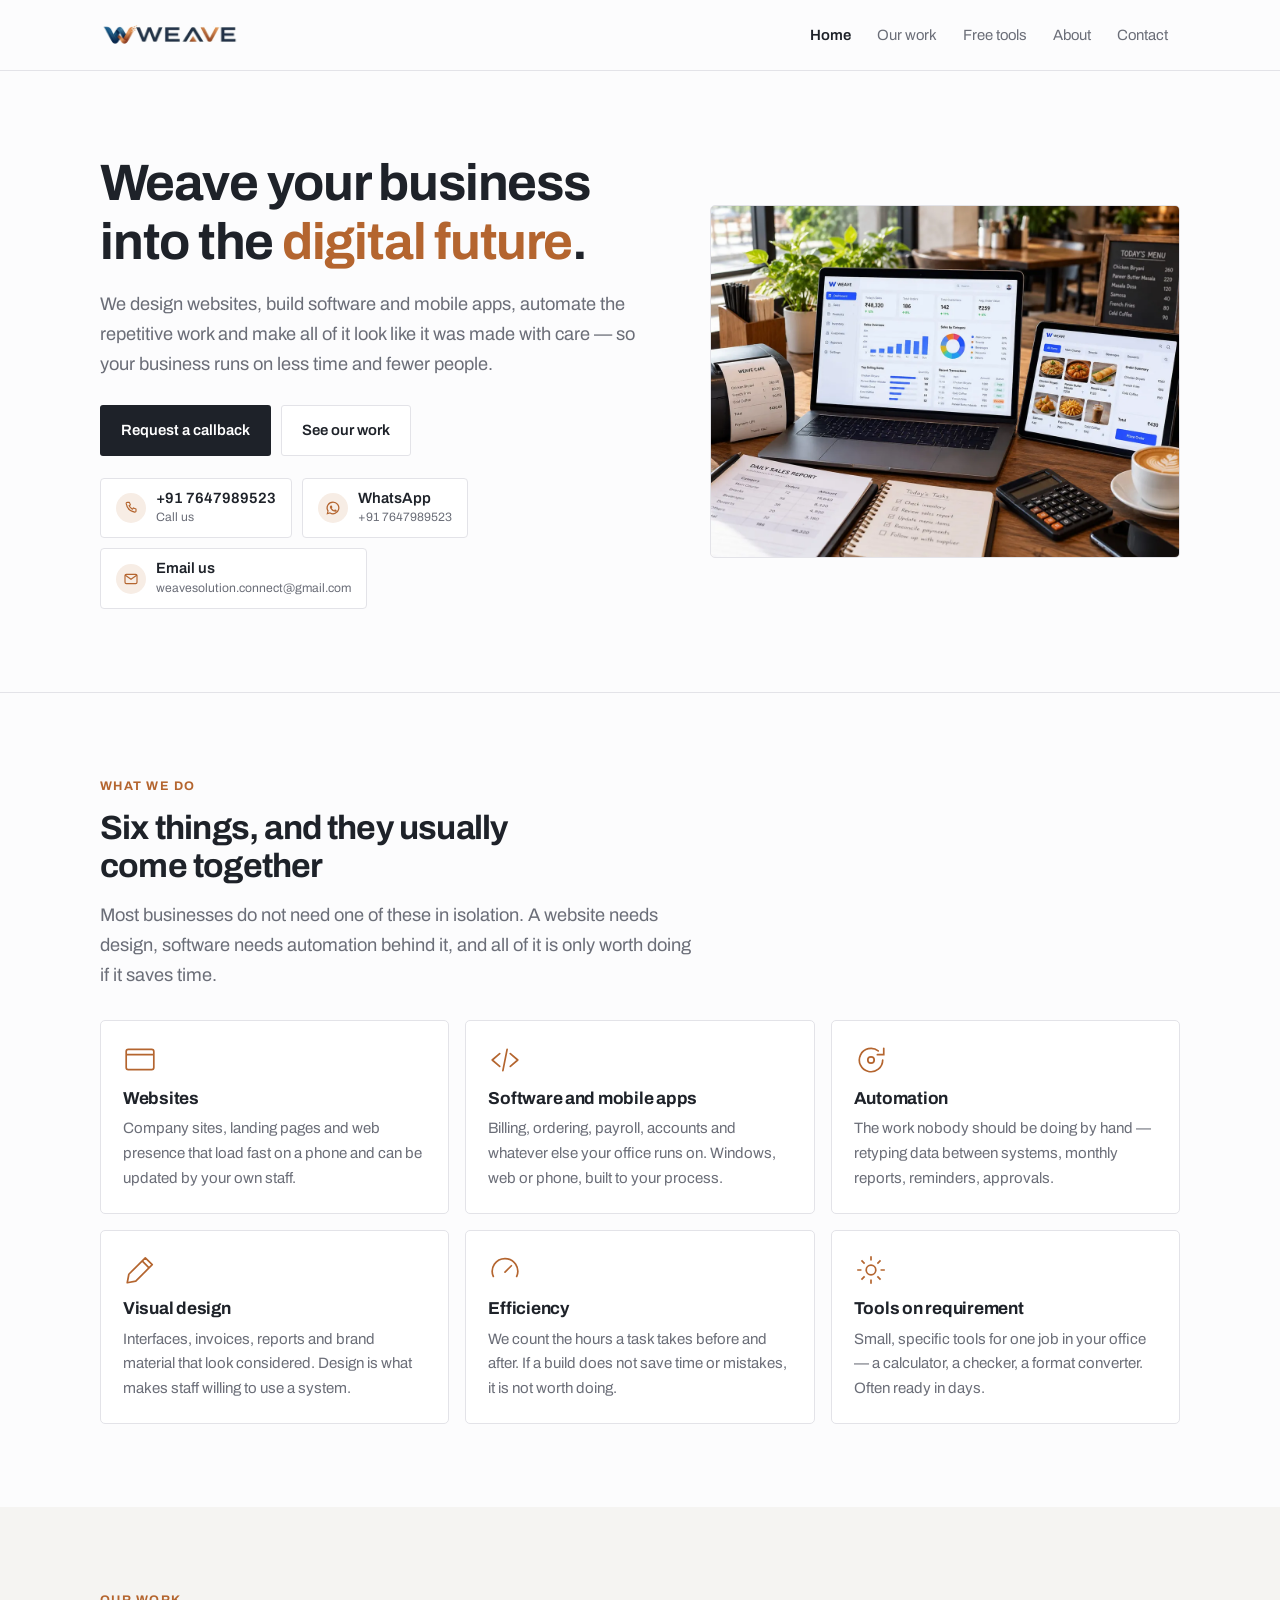
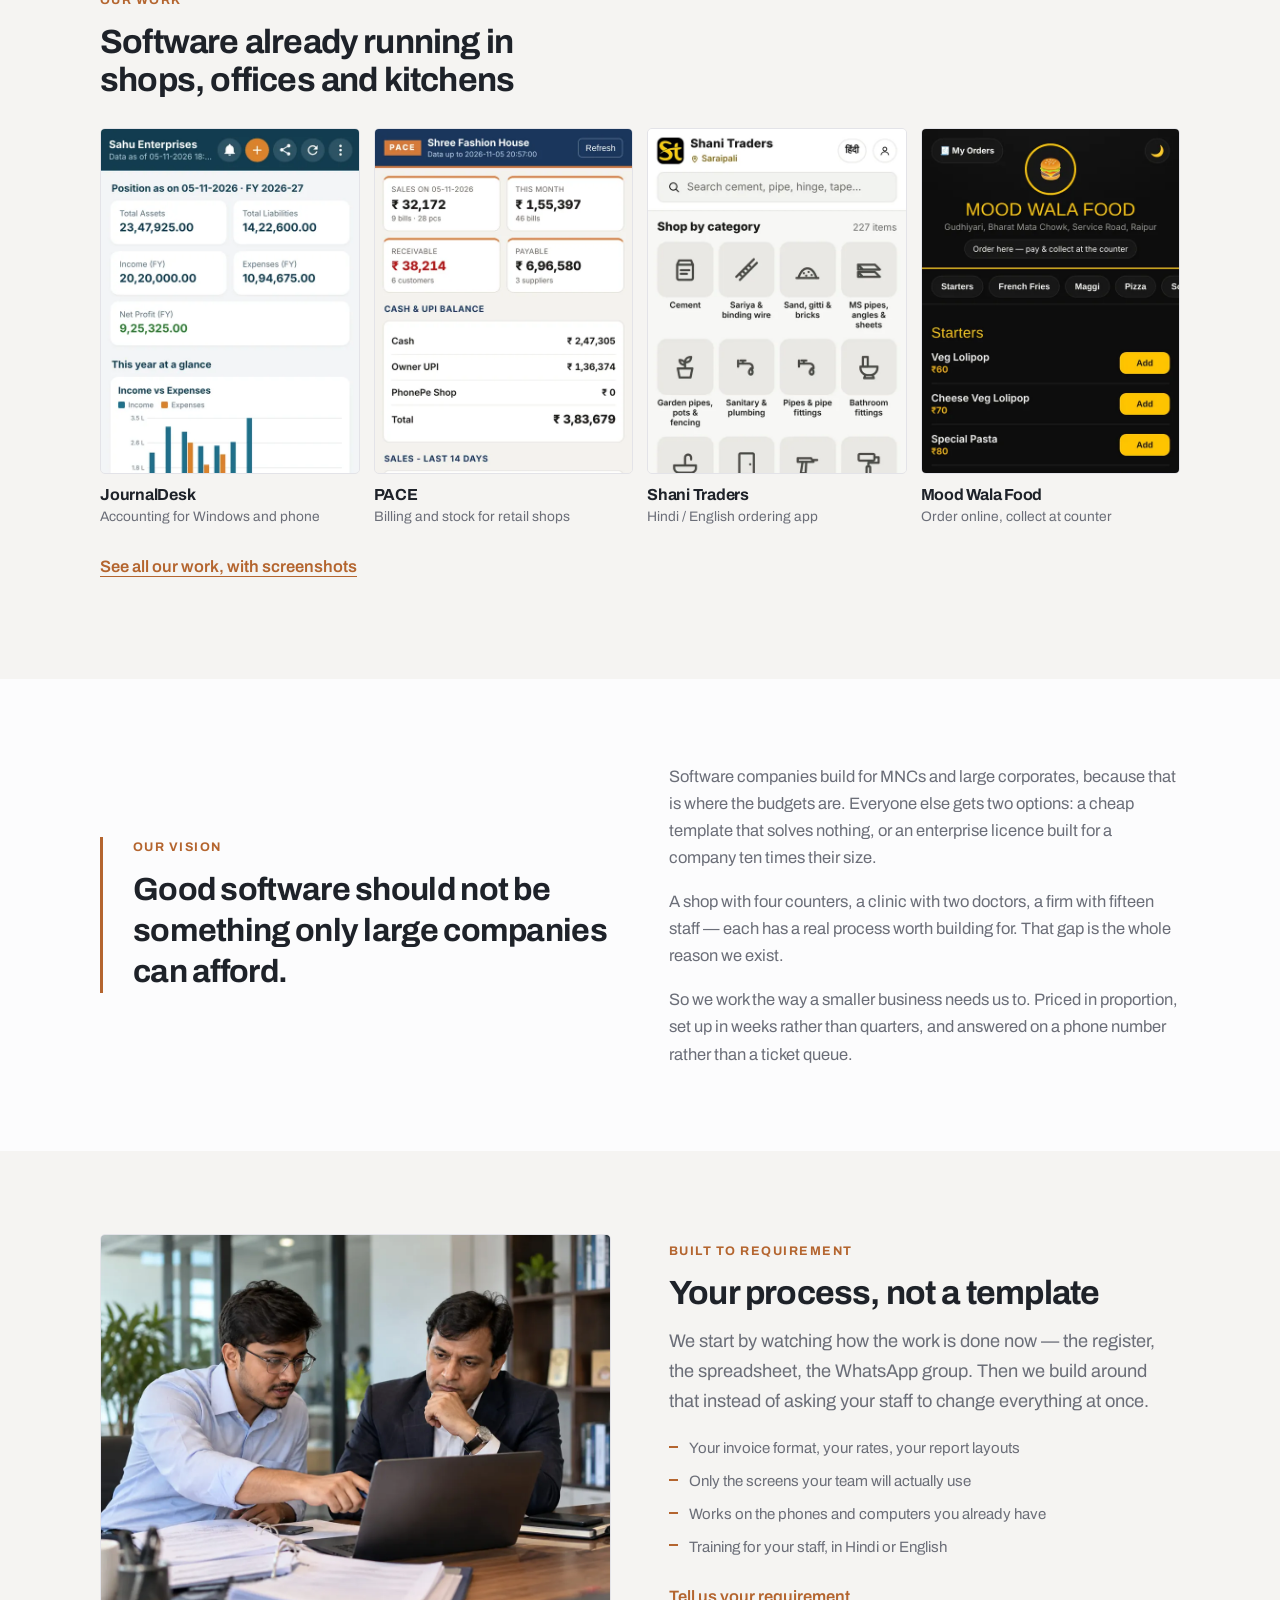
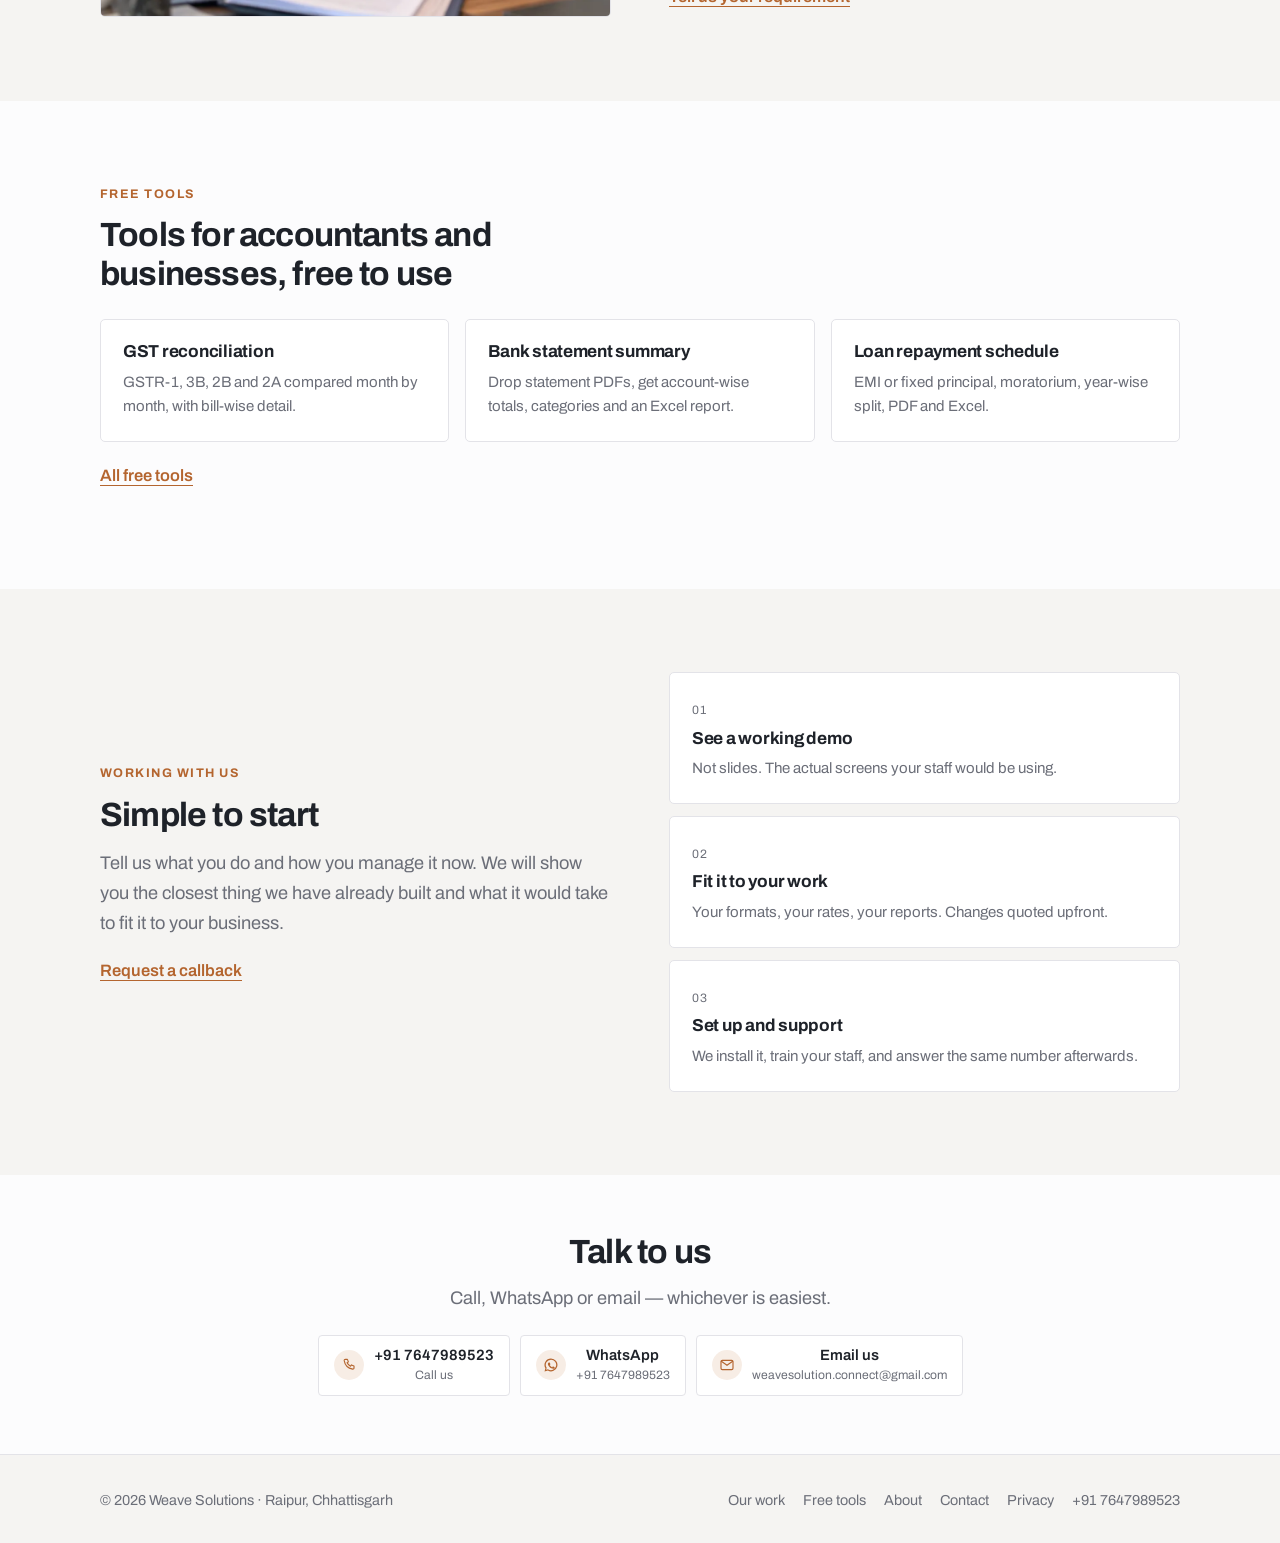
==== commit 6f584f80: "Add files via upload" ====
--- a/index.html
+++ b/index.html
@@ -5,210 +5,39 @@
 <meta name="viewport" content="width=device-width,initial-scale=1">
 <!-- Google tag (gtag.js) -->
 <script async src="https://www.googletagmanager.com/gtag/js?id=G-K49PPV9EPG"></script>
-<script>
-  window.dataLayer = window.dataLayer || [];
-  function gtag(){dataLayer.push(arguments);}
-  gtag('js', new Date());
-  gtag('config', 'G-K49PPV9EPG');
-</script>
-<title>Weave Solutions — websites, software, automation and design</title>
-<meta name="description" content="Weave Solutions designs websites, software, automations and visual identity for small and mid-sized businesses in India. Practical tools, built to your requirement.">
-<meta property="og:title" content="Weave Solutions — websites, software, automation and design">
-<meta property="og:description" content="Weave Solutions designs websites, software, automations and visual identity for small and mid-sized businesses in India. Practical tools, built to your requirement.">
-<meta property="og:image" content="assets/og-cover.jpg">
+<script>window.dataLayer=window.dataLayer||[];function gtag(){dataLayer.push(arguments);}gtag('js',new Date());gtag('config','G-K49PPV9EPG');</script>
+<title>Weave Solutions — software, apps, websites and automation in Raipur</title>
+<meta name="description" content="Weave Solutions builds billing, accounting, ordering and payroll software, mobile apps, websites and automations for small and mid-sized businesses in India.">
+<link rel="canonical" href="https://weavesolution.com/">
+<meta property="og:type" content="website">
+<meta property="og:site_name" content="Weave Solutions">
+<meta property="og:title" content="Weave Solutions — software, apps, websites and automation in Raipur">
+<meta property="og:description" content="Weave Solutions builds billing, accounting, ordering and payroll software, mobile apps, websites and automations for small and mid-sized businesses in India.">
+<meta property="og:url" content="https://weavesolution.com/">
+<meta property="og:image" content="https://weavesolution.com/assets/og-cover.jpg">
+<meta name="twitter:card" content="summary_large_image">
+<meta name="theme-color" content="#1E2229">
 <link rel="icon" href="assets/favicon.png">
-<link rel="preconnect" href="https://fonts.googleapis.com"><link rel="preconnect" href="https://fonts.gstatic.com" crossorigin><link href="https://fonts.googleapis.com/css2?family=Archivo:wdth,wght@75..125,400..700&display=swap" rel="stylesheet">
-<style>
-*,*::before,*::after{box-sizing:border-box}
-html{-webkit-text-size-adjust:100%;scroll-behavior:smooth}
-body{margin:0;font-family:'Archivo',system-ui,-apple-system,Segoe UI,sans-serif;background:#FCFCFD;color:#1E2229;
-  font-size:16.5px;line-height:1.65;-webkit-font-smoothing:antialiased}
-img,svg{max-width:100%;display:block}
-button,input,textarea{font:inherit;color:inherit}
-a{color:inherit}
-:root{--ink:#1E2229;--muted:#6B6E78;--line:#E3E3E8;--tint:#F5F4F2;--accent:#B4652F;--accent-soft:#F7EDE5;--paper:#fff;
-  --gut:clamp(20px,5vw,48px)}
-h1,h2,h3{margin:0;line-height:1.14;letter-spacing:-.024em;font-weight:700}
-h1{font-size:clamp(2.1rem,5.2vw,3.2rem)}
-h2{font-size:clamp(1.55rem,3.3vw,2.1rem)}
-h3{font-size:1.08rem;letter-spacing:-.015em}
-p{margin:0 0 1em}
-.wrap{width:min(1080px,100% - var(--gut)*2);margin-inline:auto}
-.lede{font-size:clamp(1rem,1.6vw,1.14rem);color:var(--muted);max-width:58ch}
-.eyebrow{font-size:.78rem;letter-spacing:.12em;text-transform:uppercase;color:var(--accent);margin:0 0 12px;font-weight:700}
-.band{padding-block:clamp(50px,6.5vw,84px)}
-.band-sm{padding-block:clamp(36px,5vw,58px)}
-.tint{background:var(--tint)}
-.rule{border:0;border-top:1px solid var(--line);margin:0}
-
-/* header + dropdown nav */
-.hdr{position:sticky;top:0;z-index:60;background:rgba(252,252,253,.95);backdrop-filter:blur(10px);border-bottom:1px solid var(--line)}
-.hdr-in{display:flex;align-items:center;height:70px;gap:18px}
-.brand{display:flex;align-items:center;gap:10px;text-decoration:none;font-weight:700;letter-spacing:-.03em;font-size:1.06rem}
-.brand img{height:38px;width:auto}
-.brand .txt{display:none}
-.brand.nologo .txt{display:block}
-.nav{margin-left:auto;display:flex;align-items:center;gap:2px}
-.nav>div{position:relative}
-.nav a,.nav .top{display:block;text-decoration:none;color:var(--muted);font-size:.93rem;padding:9px 12px;transition:color .18s;background:none;border:0;cursor:pointer}
-.nav a:hover,.nav .top:hover{color:var(--ink)}
-.nav>a::after,.nav>div>.top::after{content:'';position:absolute;left:12px;right:12px;bottom:4px;height:1.5px;background:var(--accent);
-  transform:scaleX(0);transform-origin:center;transition:transform .28s cubic-bezier(.2,.7,.3,1)}
-.nav>a{position:relative}
-.nav>a:hover::after,.nav>div:hover>.top::after{transform:scaleX(1)}
-.nav .on{color:var(--ink);font-weight:600}
-.menu{position:absolute;top:100%;left:0;min-width:260px;background:var(--paper);border:1px solid var(--line);border-radius:5px;
-  box-shadow:0 10px 30px rgba(30,34,41,.09);padding:6px;opacity:0;visibility:hidden;transform:translateY(-4px);
-  transition:opacity .16s,transform .16s,visibility .16s}
-.nav>div:hover .menu,.nav>div:focus-within .menu{opacity:1;visibility:visible;transform:none}
-.menu a{padding:9px 11px;border-radius:3px;font-size:.9rem;color:var(--ink)}
-.menu a:hover{background:var(--tint);color:var(--accent)}
-.menu .hd{font-size:.7rem;letter-spacing:.1em;text-transform:uppercase;color:var(--muted);padding:8px 11px 4px;font-weight:700}
-.burger{display:none;margin-left:auto;background:none;border:1px solid var(--line);width:40px;height:36px;border-radius:3px;cursor:pointer}
-.burger span{display:block;width:16px;height:1.5px;background:var(--ink);margin:3.5px auto;transition:.22s}
-.open .burger span:nth-child(1){transform:translateY(5px) rotate(45deg)}
-.open .burger span:nth-child(2){opacity:0}
-.open .burger span:nth-child(3){transform:translateY(-5px) rotate(-45deg)}
-
-/* buttons */
-.btn{display:inline-flex;align-items:center;justify-content:center;gap:8px;padding:12px 20px;border-radius:3px;font-weight:600;
-  font-size:.93rem;text-decoration:none;border:1px solid transparent;cursor:pointer;transition:background .2s,border-color .2s,color .2s}
-.btn{transition:background .22s,border-color .22s,color .22s,transform .18s,box-shadow .22s}
-.btn-p{background:var(--ink);color:#fff}
-.btn-p:hover{background:#353A44;transform:translateY(-2px);box-shadow:0 8px 20px rgba(30,34,41,.16)}
-.btn-s{border-color:var(--line);background:var(--paper);color:var(--ink)}
-.btn-s:hover{border-color:var(--accent);color:var(--accent);transform:translateY(-2px)}
-.btn:active{transform:translateY(0)}
-.btn-sm{padding:8px 15px;font-size:.87rem}
-.btn:disabled{opacity:.55;cursor:default}
-.tl{text-decoration:none;font-weight:600;color:var(--accent);position:relative;padding-bottom:2px;
-  background-image:linear-gradient(currentColor,currentColor);background-size:100% 1px;background-repeat:no-repeat;
-  background-position:0 100%;transition:background-size .3s cubic-bezier(.2,.7,.3,1)}
-.tl:hover{background-size:0% 1px;background-position:100% 100%}
-.tl::before{content:'';position:absolute;left:0;bottom:0;width:0;height:1px;background:var(--ink);transition:width .3s cubic-bezier(.2,.7,.3,1) .05s}
-.tl:hover::before{width:100%}
-
-/* contact icon row */
-.ways{display:flex;flex-wrap:wrap;gap:10px}
-.way{display:inline-flex;align-items:center;gap:10px;text-decoration:none;border:1px solid var(--line);background:var(--paper);
-  border-radius:4px;padding:10px 15px;transition:border-color .25s,background .25s,transform .25s,box-shadow .25s}
-.way:hover{border-color:var(--accent);background:var(--accent-soft);transform:translateY(-2px);box-shadow:0 8px 20px rgba(180,101,47,.12)}
-.way i{width:30px;height:30px;border-radius:50%;background:var(--accent-soft);color:var(--accent);display:grid;place-items:center;flex:none;
-  transition:background .25s,color .25s,transform .25s}
-.way:hover i{background:var(--accent);color:#fff;transform:scale(1.06)}
-.way i svg{width:16px;height:16px}
-.way b{display:block;font-size:.93rem;font-weight:600;line-height:1.25}
-.way span{display:block;font-size:.76rem;color:var(--muted)}
-
-/* layout bits */
-.split{display:grid;grid-template-columns:1fr 1fr;gap:clamp(26px,5vw,58px);align-items:center}
-.split.wide{grid-template-columns:1.08fr .92fr}
-@media(max-width:860px){.split,.split.wide{grid-template-columns:1fr;gap:26px}}
-.cards{display:grid;grid-template-columns:repeat(3,1fr);gap:16px}
-.cards.two{grid-template-columns:repeat(2,1fr)}
-@media(max-width:820px){.cards{grid-template-columns:1fr 1fr}}
-@media(max-width:560px){.cards,.cards.two{grid-template-columns:1fr}}
-.card{position:relative;background:var(--paper);border:1px solid var(--line);border-radius:5px;padding:22px;overflow:hidden;
-  transition:border-color .25s,transform .25s,box-shadow .25s}
-.card p{color:var(--muted);font-size:.94rem;margin:8px 0 0}
-.card::after{content:'';position:absolute;left:0;right:0;top:0;height:2px;background:var(--accent);
-  transform:scaleX(0);transform-origin:left;transition:transform .35s cubic-bezier(.2,.7,.3,1)}
-.card:hover{border-color:#CFCFD6;transform:translateY(-3px);box-shadow:0 10px 26px rgba(30,34,41,.07)}
-.card:hover::after{transform:scaleX(1)}
-a.card{text-decoration:none;display:block}
-a.card:hover{border-color:var(--accent)}
-.card .ic{width:34px;height:34px;color:var(--accent);margin-bottom:12px;transition:transform .3s cubic-bezier(.2,.7,.3,1)}
-.card:hover .ic{transform:translateY(-2px) scale(1.06)}
-.card.flat::after{display:none}
-.card.flat:hover{transform:none;box-shadow:none}
-.num{font-size:.76rem;color:var(--muted);letter-spacing:.08em}
-ul.tick{list-style:none;margin:0;padding:0;display:grid;gap:8px}
-ul.tick li{position:relative;padding-left:20px;font-size:.94rem;color:var(--muted)}
-ul.tick li::before{content:'';position:absolute;left:0;top:.6em;width:9px;height:2px;background:var(--accent)}
-.pill{display:inline-block;font-size:.72rem;letter-spacing:.06em;text-transform:uppercase;font-weight:700;padding:3px 9px;
-  border-radius:2px;background:var(--accent-soft);color:var(--accent)}
-.pill.free{background:#EDEDEF;color:var(--muted)}
-.list-inline{display:flex;flex-wrap:wrap;gap:8px;margin-top:18px;padding:0;list-style:none}
-.list-inline li{border:1px solid var(--line);background:var(--paper);border-radius:99px;padding:6px 14px;font-size:.88rem;color:var(--muted);
-  transition:border-color .22s,color .22s,transform .22s}
-.list-inline li:hover{border-color:var(--accent);color:var(--accent);transform:translateY(-2px)}
-
-/* placeholders */
-.ph{position:relative;margin:0;overflow:hidden;background:var(--tint);border:1px solid var(--line);border-radius:5px}
-.ph img{position:absolute;inset:0;width:100%;height:100%;object-fit:cover;object-position:center;z-index:2;
-  transition:transform .55s cubic-bezier(.2,.7,.3,1)}
-.ph:hover img{transform:scale(1.035)}
-.ph::before{content:'';position:absolute;inset:0;z-index:1;background:
-  repeating-linear-gradient(90deg,rgba(180,101,47,.07) 0 1px,transparent 1px 15px),
-  repeating-linear-gradient(0deg,rgba(30,34,41,.05) 0 1px,transparent 1px 15px)}
-.ph figcaption{position:absolute;z-index:3;left:50%;top:50%;transform:translate(-50%,-50%);font-size:.75rem;color:var(--muted);
-  display:none;text-align:center;font-family:ui-monospace,monospace}
-.ph.missing figcaption{display:block}
-.ph.missing img{display:none}
-.r169{aspect-ratio:16/9}.r1610{aspect-ratio:16/10}.r43{aspect-ratio:4/3}
-
-/* rows */
-.rowpic{overflow:hidden;border-radius:5px}
-.row{display:grid;grid-template-columns:1fr 1fr;gap:clamp(24px,4.5vw,54px);align-items:center;padding-block:clamp(36px,5vw,58px);border-top:1px solid var(--line)}
-.row:first-of-type{border-top:0;padding-top:clamp(8px,2vw,18px)}
-@media(max-width:860px){.row{grid-template-columns:1fr;gap:22px}.row .pic{order:-1}}
-
-/* form */
-.field{display:grid;gap:6px;margin-bottom:14px}
-.field label{font-size:.85rem;font-weight:600}
-.field input,.field textarea{width:100%;padding:11px 12px;border:1px solid var(--line);border-radius:3px;background:var(--paper);font-size:.95rem;transition:border-color .18s,box-shadow .18s}
-.field textarea{min-height:104px;resize:vertical}
-.field input:focus,.field textarea:focus{outline:none;border-color:var(--accent);box-shadow:0 0 0 3px rgba(180,101,47,.13)}
-.field.bad input,.field.bad textarea{border-color:#B3342C}
-.err{font-size:.78rem;color:#B3342C;display:none}
-.field.bad .err{display:block}
-.okmsg{display:none;border:1px solid var(--accent);background:var(--accent-soft);border-radius:4px;padding:16px;text-align:center}
-.done .okmsg{display:block}
-.done form{display:none}
-
-.ftr{border-top:1px solid var(--line);background:var(--tint);padding:34px 0 30px;font-size:.9rem;color:var(--muted)}
-.ftr a{text-decoration:none}
-.ftr a:hover{color:var(--ink)}
-.ftr-in{display:flex;flex-wrap:wrap;gap:16px 30px;justify-content:space-between;align-items:center}
-.ftr-nav{display:flex;flex-wrap:wrap;gap:18px}
-.vision{border-left:3px solid var(--accent);padding-left:clamp(18px,3vw,30px)}
-.vision q{quotes:none;display:block;font-size:clamp(1.35rem,3vw,2rem);line-height:1.28;letter-spacing:-.022em;font-weight:700}
-.hl{color:var(--accent)}
-.rv{opacity:0;transform:translateY(12px)}
-.sh{opacity:1;transform:none;transition:opacity .5s ease,transform .5s ease}
-:focus-visible{outline:2px solid var(--accent);outline-offset:2px}
-::selection{background:var(--accent);color:#fff}
-
-@media(max-width:860px){
-  .burger{display:block}
-  .nav{position:fixed;inset:70px 0 auto;background:#fff;flex-direction:column;align-items:stretch;gap:0;padding:8px var(--gut) 22px;
-    border-bottom:1px solid var(--line);transform:translateY(-135%);transition:transform .3s ease;max-height:calc(100vh - 70px);overflow:auto}
-  .open .nav{transform:none}
-  .nav>div{border-bottom:1px solid var(--line)}
-  .nav>a{padding:13px 0;border-bottom:1px solid var(--line)}
-  .nav .top{padding:13px 0;width:100%;text-align:left}
-  .menu{position:static;opacity:1;visibility:visible;transform:none;border:0;box-shadow:none;padding:0 0 10px;min-width:0}
-  .menu .hd{display:none}
-  .menu a{padding:8px 0 8px 14px;border-left:2px solid var(--line)}
-}
-@media(prefers-reduced-motion:reduce){*{transition:none!important;animation:none!important}.rv{opacity:1;transform:none}}
-</style>
+<link rel="preconnect" href="https://fonts.googleapis.com"><link rel="preconnect" href="https://fonts.gstatic.com" crossorigin>
+<link href="https://fonts.googleapis.com/css2?family=Archivo:wght@400..700&display=swap" rel="stylesheet">
+<link rel="stylesheet" href="site.css">
+<script type="application/ld+json">{"@context":"https://schema.org","@type":"LocalBusiness","name":"Weave Solutions","url":"https://weavesolution.com/","logo":"https://weavesolution.com/assets/logo.png","image":"https://weavesolution.com/assets/og-cover.jpg","telephone":"+91-7647989523","email":"weavesolution.connect@gmail.com","address":{"@type":"PostalAddress","addressLocality":"Raipur","addressRegion":"Chhattisgarh","addressCountry":"IN"},"areaServed":"IN","description":"Software, mobile apps, websites and automation for small and mid-sized businesses."}</script>
 </head>
 <body>
-<header class="hdr"><div class="wrap hdr-in"><a class="brand" href="index.html"><img src="assets/logo.png" alt="Weave Solutions"><span class="txt">Weave Solutions</span></a><button class="burger" aria-label="Menu"><span></span><span></span><span></span></button><nav class="nav"><a class="on" href="index.html">Home</a><div><button class="top" data-href="products.html">Products</button><div class="menu"><div class="hd">Products</div><a href="products.html">All products</a><a href="products.html#billing">Billing &amp; invoice generator</a><a href="products.html#food">Food outlet ordering system</a><a href="products.html#payroll">Payroll management software</a><a href="products.html#accounting">Accounting software</a></div></div><div><button class="top" data-href="tools.html">Free tools</button><div class="menu"><div class="hd">Free tools</div><a href="tools.html">All free tools</a><a href="gstreco.html">GST reconciliation tool</a><a href="repayment-schedule.html">Repayment schedule builder</a></div></div><a class="" href="about.html">About</a><a class="" href="contact.html">Contact</a></nav></div></header>
-
+<header class="hdr"><div class="wrap hdr-in"><a class="brand" href="index.html" aria-label="Weave Solutions home"><img src="assets/logo.png" alt="Weave Solutions" width="139" height="38"><span class="txt">Weave Solutions</span></a><button class="burger" aria-label="Menu" aria-expanded="false"><span></span><span></span><span></span></button><nav class="nav" aria-label="Main"><a class="on" href="index.html">Home</a><div><button class="top" data-href="products.html">Our work</button><div class="menu"><div class="hd">Built by us</div><a href="products.html">All work</a><a href="products.html#journaldesk">JournalDesk — accounting</a><a href="products.html#pace">PACE — billing &amp; inventory</a><a href="products.html#vaada">Vaada Billing — CA firm invoicing</a><a href="products.html#shani">Shani Traders — shop ordering app</a><a href="products.html#moodwala">Mood Wala Food — online ordering</a><a href="products.html#payroll">Payroll management</a><a href="products.html#cma">CMA data for bank loans</a></div></div><div><button class="top" data-href="tools.html">Free tools</button><div class="menu"><div class="hd">Free tools</div><a href="tools.html">All free tools</a><a href="gstreco.html">GST reconciliation</a><a href="repayment-schedule.html">Loan repayment schedule</a><a href="bankanalyzer.html">Bank statement summary</a><a href="invoicesummary.html">Invoice summariser</a><a href="https://weavesolution.github.io/catoolkit/" target="_blank" rel="noopener">CA Financial Toolkit (app)</a></div></div><a href="about.html">About</a><a href="contact.html">Contact</a></nav></div></header>
+<main>
 <section class="band">
 <div class="wrap split wide">
 <div>
 <h1>Weave your business into the <span class="hl">digital future</span>.</h1>
-<p class="lede" style="margin-top:18px">We design websites, build software, automate the repetitive work and make all of it look like it was made with care &mdash; so your business runs on less time and fewer people.</p>
+<p class="lede" style="margin-top:18px">We design websites, build software and mobile apps, automate the repetitive work and make all of it look like it was made with care &mdash; so your business runs on less time and fewer people.</p>
 <div style="display:flex;gap:10px;flex-wrap:wrap;margin:26px 0 22px">
 <a class="btn btn-p" href="contact.html">Request a callback</a>
 <a class="btn btn-s" href="products.html">See our work</a>
 </div>
 <div class="ways"><a class="way" href="tel:+917647989523"><i><svg viewBox="0 0 24 24" fill="none" stroke="currentColor" stroke-width="1.7" stroke-linecap="round" stroke-linejoin="round" aria-hidden="true"><path d="M6.6 3.5h3l1.5 3.8-2 1.4a12 12 0 0 0 5.2 5.2l1.4-2 3.8 1.5v3a1.8 1.8 0 0 1-2 1.8A15.5 15.5 0 0 1 4.8 5.5a1.8 1.8 0 0 1 1.8-2Z"/></svg></i><div><b>+91 7647989523</b><span>Call us</span></div></a><a class="way" href="https://wa.me/917647989523" rel="noopener"><i><svg viewBox="0 0 24 24" fill="currentColor" aria-hidden="true"><path d="M12 2.2A9.7 9.7 0 0 0 3.6 16.8L2.3 21.7l5-1.3A9.7 9.7 0 1 0 12 2.2Zm0 1.9a7.8 7.8 0 1 1-4 14.5l-.4-.2-2.9.8.8-2.9-.2-.4A7.8 7.8 0 0 1 12 4.1Zm-3.1 4c-.2 0-.5.1-.7.4-.2.3-.9.9-.9 2.1s.9 2.4 1 2.6c.1.2 1.7 2.8 4.3 3.8 2.1.8 2.5.7 3 .6.5-.1 1.5-.6 1.7-1.2.2-.6.2-1.1.2-1.2l-.5-.3-1.7-.8c-.2-.1-.4-.1-.6.1l-.8 1c-.1.2-.3.2-.5.1a6.4 6.4 0 0 1-3.2-2.8c-.1-.2 0-.4.1-.5l.4-.5c.1-.2.2-.3.3-.5v-.5l-.8-1.9c-.2-.5-.4-.4-.6-.4Z"/></svg></i><div><b>WhatsApp</b><span>+91 7647989523</span></div></a><a class="way" href="mailto:weavesolution.connect@gmail.com"><i><svg viewBox="0 0 24 24" fill="none" stroke="currentColor" stroke-width="1.7" stroke-linecap="round" stroke-linejoin="round" aria-hidden="true"><rect x="3" y="5" width="18" height="14" rx="2"/><path d="m3.5 6.5 8.5 6 8.5-6"/></svg></i><div><b>Email us</b><span>weavesolution.connect@gmail.com</span></div></a></div>
 </div>
-<figure class="ph r43"><img src="assets/hero.jpg" alt="Weave Solutions software in use" loading="lazy"><figcaption>assets/hero.jpg</figcaption></figure>
+<figure class="ph r43"><img src="assets/hero.webp" alt="Weave Solutions software on a laptop and tablet" width="1200" height="900" fetchpriority="high"><figcaption>Weave Solutions</figcaption></figure>
 </div>
 </section>
 
@@ -217,36 +46,45 @@
 <section class="band">
 <div class="wrap">
 <p class="eyebrow">What we do</p>
-<h2 style="max-width:22ch">Five things, and they usually come together</h2>
+<h2 style="max-width:22ch">Six things, and they usually come together</h2>
 <p class="lede" style="margin-top:14px">Most businesses do not need one of these in isolation. A website needs design, software needs automation behind it, and all of it is only worth doing if it saves time.</p>
 <div class="cards" style="margin-top:30px">
-<div class="card rv"><svg class="ic" viewBox="0 0 32 32" fill="none" stroke="currentColor" stroke-width="1.6"><rect x="3" y="6" width="26" height="19" rx="2"/><path d="M3 11h26M7 8.5h.01M10 8.5h.01"/></svg><h3>Websites</h3><p>Company sites, landing pages and web presence that load fast on a phone and can be updated by your own staff.</p></div>
-<div class="card rv"><svg class="ic" viewBox="0 0 32 32" fill="none" stroke="currentColor" stroke-width="1.6" stroke-linecap="round" stroke-linejoin="round"><path d="m11 10-7 6 7 6M21 10l7 6-7 6M18 6l-4 20"/></svg><h3>Software engineering</h3><p>Billing, ordering, payroll, accounts and whatever else your office runs on. Web or desktop, built to your process.</p></div>
-<div class="card rv"><svg class="ic" viewBox="0 0 32 32" fill="none" stroke="currentColor" stroke-width="1.6" stroke-linecap="round"><path d="M27 16a11 11 0 1 1-4.2-8.6"/><path d="M28 5v6h-6"/><circle cx="16" cy="16" r="3"/></svg><h3>Automation</h3><p>The work nobody should be doing by hand &mdash; retyping data between systems, monthly reports, reminders, approvals.</p></div>
-<div class="card rv"><svg class="ic" viewBox="0 0 32 32" fill="none" stroke="currentColor" stroke-width="1.6" stroke-linejoin="round"><path d="M21 4.5 27.5 11 12 26.5 4 28l1.5-8z"/><path d="m18 7.5 6.5 6.5"/></svg><h3>Visual design</h3><p>Interfaces, invoices, reports and brand material that look considered. Design is what makes staff willing to use a system.</p></div>
-<div class="card rv"><svg class="ic" viewBox="0 0 32 32" fill="none" stroke="currentColor" stroke-width="1.6" stroke-linecap="round"><path d="M5 22a12 12 0 1 1 22 0"/><path d="m16 18 6-6"/></svg><h3>Efficiency</h3><p>We count the hours a task takes before and after. If a build does not save time or mistakes, it is not worth doing.</p></div>
-<div class="card rv"><svg class="ic" viewBox="0 0 32 32" fill="none" stroke="currentColor" stroke-width="1.6"><circle cx="16" cy="16" r="4.5"/><path d="M16 3v4M16 25v4M3 16h4M25 16h4M7 7l3 3M22 22l3 3M25 7l-3 3M10 22l-3 3"/></svg><h3>Tools on requirement</h3><p>Small, specific tools for one job in your office &mdash; a calculator, a checker, a format converter. Often ready in days.</p></div>
+<div class="card rv"><svg class="ic" viewBox="0 0 32 32" fill="none" stroke="currentColor" stroke-width="1.6" aria-hidden="true"><rect x="3" y="6" width="26" height="19" rx="2"/><path d="M3 11h26M7 8.5h.01M10 8.5h.01"/></svg><h3>Websites</h3><p>Company sites, landing pages and web presence that load fast on a phone and can be updated by your own staff.</p></div>
+<div class="card rv"><svg class="ic" viewBox="0 0 32 32" fill="none" stroke="currentColor" stroke-width="1.6" stroke-linecap="round" stroke-linejoin="round" aria-hidden="true"><path d="m11 10-7 6 7 6M21 10l7 6-7 6M18 6l-4 20"/></svg><h3>Software and mobile apps</h3><p>Billing, ordering, payroll, accounts and whatever else your office runs on. Windows, web or phone, built to your process.</p></div>
+<div class="card rv"><svg class="ic" viewBox="0 0 32 32" fill="none" stroke="currentColor" stroke-width="1.6" stroke-linecap="round" aria-hidden="true"><path d="M27 16a11 11 0 1 1-4.2-8.6"/><path d="M28 5v6h-6"/><circle cx="16" cy="16" r="3"/></svg><h3>Automation</h3><p>The work nobody should be doing by hand &mdash; retyping data between systems, monthly reports, reminders, approvals.</p></div>
+<div class="card rv"><svg class="ic" viewBox="0 0 32 32" fill="none" stroke="currentColor" stroke-width="1.6" stroke-linejoin="round" aria-hidden="true"><path d="M21 4.5 27.5 11 12 26.5 4 28l1.5-8z"/><path d="m18 7.5 6.5 6.5"/></svg><h3>Visual design</h3><p>Interfaces, invoices, reports and brand material that look considered. Design is what makes staff willing to use a system.</p></div>
+<div class="card rv"><svg class="ic" viewBox="0 0 32 32" fill="none" stroke="currentColor" stroke-width="1.6" stroke-linecap="round" aria-hidden="true"><path d="M5 22a12 12 0 1 1 22 0"/><path d="m16 18 6-6"/></svg><h3>Efficiency</h3><p>We count the hours a task takes before and after. If a build does not save time or mistakes, it is not worth doing.</p></div>
+<div class="card rv"><svg class="ic" viewBox="0 0 32 32" fill="none" stroke="currentColor" stroke-width="1.6" aria-hidden="true"><circle cx="16" cy="16" r="4.5"/><path d="M16 3v4M16 25v4M3 16h4M25 16h4M7 7l3 3M22 22l3 3M25 7l-3 3M10 22l-3 3"/></svg><h3>Tools on requirement</h3><p>Small, specific tools for one job in your office &mdash; a calculator, a checker, a format converter. Often ready in days.</p></div>
+</div>
+</div>
+</section>
+
+<section class="band tint">
+<div class="wrap">
+<p class="eyebrow">Our work</p>
+<h2 style="max-width:24ch">Software already running in shops, offices and kitchens</h2>
+<div class="strip"><a href="products.html#journaldesk" class="rv"><figure class="ph top"><img src="assets/work-jd-mob-2.webp" alt="JournalDesk screenshot" loading="lazy" decoding="async"><figcaption>JournalDesk</figcaption></figure><h3>JournalDesk</h3><p>Accounting for Windows and phone</p></a><a href="products.html#pace" class="rv"><figure class="ph top"><img src="assets/work-pace-mob-1.webp" alt="PACE screenshot" loading="lazy" decoding="async"><figcaption>PACE</figcaption></figure><h3>PACE</h3><p>Billing and stock for retail shops</p></a><a href="products.html#shani" class="rv"><figure class="ph top"><img src="assets/work-shani-1.webp" alt="Shani Traders screenshot" loading="lazy" decoding="async"><figcaption>Shani Traders</figcaption></figure><h3>Shani Traders</h3><p>Hindi / English ordering app</p></a><a href="products.html#moodwala" class="rv"><figure class="ph top"><img src="assets/work-mw-1.webp" alt="Mood Wala Food screenshot" loading="lazy" decoding="async"><figcaption>Mood Wala Food</figcaption></figure><h3>Mood Wala Food</h3><p>Order online, collect at counter</p></a></div>
+<p style="margin-top:24px"><a class="tl" href="products.html">See all our work, with screenshots</a></p>
+</div>
+</section>
+
+<section class="band">
+<div class="wrap split">
+<div class="vision">
+<p class="eyebrow">Our vision</p>
+<q>Good software should not be something only large companies can afford.</q>
+</div>
+<div>
+<p class="muted">Software companies build for MNCs and large corporates, because that is where the budgets are. Everyone else gets two options: a cheap template that solves nothing, or an enterprise licence built for a company ten times their size.</p>
+<p class="muted">A shop with four counters, a clinic with two doctors, a firm with fifteen staff &mdash; each has a real process worth building for. That gap is the whole reason we exist.</p>
+<p class="muted" style="margin:0">So we work the way a smaller business needs us to. Priced in proportion, set up in weeks rather than quarters, and answered on a phone number rather than a ticket queue.</p>
 </div>
 </div>
 </section>
 
 <section class="band tint">
 <div class="wrap split">
-<div class="vision">
-<p class="eyebrow">Our vision</p>
-<q>Good software should not be something only large companies can afford.</q>
-</div>
-<div>
-<p style="color:var(--muted)">Software companies build for MNCs and large corporates, because that is where the budgets are. Everyone else gets two options: a cheap template that solves nothing, or an enterprise licence built for a company ten times their size.</p>
-<p style="color:var(--muted)">A shop with four counters, a clinic with two doctors, a firm with fifteen staff &mdash; each has a real process worth building for. That gap is the whole reason we exist.</p>
-<p style="color:var(--muted);margin:0">So we work the way a smaller business needs us to. Priced in proportion, set up in weeks rather than quarters, and answered on a phone number rather than a ticket queue.</p>
-</div>
-</div>
-</section>
-
-<section class="band">
-<div class="wrap split">
-<figure class="ph r43"><img src="assets/requirement.jpg" alt="Discussing a requirement with a client" loading="lazy"><figcaption>assets/requirement.jpg</figcaption></figure>
+<figure class="ph r43"><img src="assets/requirement.webp" alt="Discussing a requirement with a client" width="1200" height="900" loading="lazy"><figcaption>Built to requirement</figcaption></figure>
 <div>
 <p class="eyebrow">Built to requirement</p>
 <h2>Your process, not a template</h2>
@@ -262,19 +100,20 @@
 </div>
 </section>
 
-<section class="band tint">
+<section class="band">
 <div class="wrap">
-<p class="eyebrow">Already built</p>
-<h2 style="max-width:22ch">Software in use today, and free tools for everyone</h2>
-<div class="cards two" style="margin-top:26px">
-<a class="card rv" href="products.html"><h3>Products</h3><p>Billing and invoicing, food outlet ordering, payroll and accounting &mdash; working software you can see running before you decide.</p><p style="margin-top:14px"><span class="tl">Browse products</span></p></a>
-<a class="card rv" href="tools.html"><h3>Free tools</h3><p>GST reconciliation and a loan repayment schedule builder. Free, no sign-up, and they run entirely in your browser.</p><p style="margin-top:14px"><span class="tl">Open free tools</span></p></a>
+<p class="eyebrow">Free tools</p>
+<h2 style="max-width:24ch">Tools for accountants and businesses, free to use</h2>
+<div class="cards" style="margin-top:26px">
+<a class="card rv" href="gstreco.html"><h3>GST reconciliation</h3><p>GSTR-1, 3B, 2B and 2A compared month by month, with bill-wise detail.</p></a>
+<a class="card rv" href="bankanalyzer.html"><h3>Bank statement summary</h3><p>Drop statement PDFs, get account-wise totals, categories and an Excel report.</p></a>
+<a class="card rv" href="repayment-schedule.html"><h3>Loan repayment schedule</h3><p>EMI or fixed principal, moratorium, year-wise split, PDF and Excel.</p></a>
 </div>
-<p style="color:var(--muted);font-size:.93rem;margin-top:20px">New products and tools are added as we build them. If what you need is not here yet, it may well be next.</p>
+<p style="margin-top:20px"><a class="tl" href="tools.html">All free tools</a></p>
 </div>
 </section>
 
-<section class="band">
+<section class="band tint">
 <div class="wrap split">
 <div>
 <p class="eyebrow">Working with us</p>
@@ -290,28 +129,15 @@
 </div>
 </section>
 
-<section class="band-sm tint">
+<section class="band-sm">
 <div class="wrap" style="text-align:center">
 <h2>Talk to us</h2>
 <p class="lede" style="margin:12px auto 22px">Call, WhatsApp or email &mdash; whichever is easiest.</p>
 <div style="display:flex;justify-content:center"><div class="ways"><a class="way" href="tel:+917647989523"><i><svg viewBox="0 0 24 24" fill="none" stroke="currentColor" stroke-width="1.7" stroke-linecap="round" stroke-linejoin="round" aria-hidden="true"><path d="M6.6 3.5h3l1.5 3.8-2 1.4a12 12 0 0 0 5.2 5.2l1.4-2 3.8 1.5v3a1.8 1.8 0 0 1-2 1.8A15.5 15.5 0 0 1 4.8 5.5a1.8 1.8 0 0 1 1.8-2Z"/></svg></i><div><b>+91 7647989523</b><span>Call us</span></div></a><a class="way" href="https://wa.me/917647989523" rel="noopener"><i><svg viewBox="0 0 24 24" fill="currentColor" aria-hidden="true"><path d="M12 2.2A9.7 9.7 0 0 0 3.6 16.8L2.3 21.7l5-1.3A9.7 9.7 0 1 0 12 2.2Zm0 1.9a7.8 7.8 0 1 1-4 14.5l-.4-.2-2.9.8.8-2.9-.2-.4A7.8 7.8 0 0 1 12 4.1Zm-3.1 4c-.2 0-.5.1-.7.4-.2.3-.9.9-.9 2.1s.9 2.4 1 2.6c.1.2 1.7 2.8 4.3 3.8 2.1.8 2.5.7 3 .6.5-.1 1.5-.6 1.7-1.2.2-.6.2-1.1.2-1.2l-.5-.3-1.7-.8c-.2-.1-.4-.1-.6.1l-.8 1c-.1.2-.3.2-.5.1a6.4 6.4 0 0 1-3.2-2.8c-.1-.2 0-.4.1-.5l.4-.5c.1-.2.2-.3.3-.5v-.5l-.8-1.9c-.2-.5-.4-.4-.6-.4Z"/></svg></i><div><b>WhatsApp</b><span>+91 7647989523</span></div></a><a class="way" href="mailto:weavesolution.connect@gmail.com"><i><svg viewBox="0 0 24 24" fill="none" stroke="currentColor" stroke-width="1.7" stroke-linecap="round" stroke-linejoin="round" aria-hidden="true"><rect x="3" y="5" width="18" height="14" rx="2"/><path d="m3.5 6.5 8.5 6 8.5-6"/></svg></i><div><b>Email us</b><span>weavesolution.connect@gmail.com</span></div></a></div></div>
 </div>
 </section>
-
-<footer class="ftr"><div class="wrap ftr-in"><div>&copy; 2026 Weave Solutions &middot; Raipur, Chhattisgarh</div><div class="ftr-nav"><a href="index.html">Home</a><a href="products.html">Products</a><a href="tools.html">Free tools</a><a href="about.html">About</a><a href="contact.html">Contact</a><a href="tel:+917647989523">+91 7647989523</a></div></div></footer>
-<script>
-var h=document.querySelector('.hdr'),b=document.querySelector('.burger');
-b.addEventListener('click',function(){h.classList.toggle('open')});
-document.querySelectorAll('.nav a').forEach(function(a){a.addEventListener('click',function(){h.classList.remove('open')})});
-document.querySelectorAll('.nav .top').forEach(function(t){t.addEventListener('click',function(e){
-  if(window.innerWidth>860){location.href=t.dataset.href}})});
-document.querySelectorAll('.ph img').forEach(function(i){
-  function m(){i.parentElement.classList.add('missing')}
-  i.addEventListener('error',m); if(i.complete&&i.naturalWidth===0)m();});
-var lg=document.querySelector('.brand img');
-if(lg){lg.addEventListener('error',function(){lg.remove();document.querySelector('.brand').classList.add('nologo')})}
-var o=new IntersectionObserver(function(e){e.forEach(function(x){if(x.isIntersecting){x.target.classList.add('sh');o.unobserve(x.target)}})},{threshold:.1});
-document.querySelectorAll('.rv').forEach(function(el,i){el.style.transitionDelay=(i%3*60)+'ms';o.observe(el)});
-</script>
+</main>
+<footer class="ftr"><div class="wrap ftr-in"><div>&copy; <span data-year>2026</span> Weave Solutions &middot; Raipur, Chhattisgarh</div><div class="ftr-nav"><a href="products.html">Our work</a><a href="tools.html">Free tools</a><a href="about.html">About</a><a href="contact.html">Contact</a><a href="privacy.html">Privacy</a><a href="tel:+917647989523">+91 7647989523</a></div></div></footer>
+<script src="site.js"></script>
 </body>
 </html>
--- a/site.css
+++ b/site.css
@@ -0,0 +1,220 @@
+/* Weave Solutions — shared styles for every site page. Edit here once; all pages use it. */
+*,*::before,*::after{box-sizing:border-box}
+html{-webkit-text-size-adjust:100%;scroll-behavior:smooth;scroll-padding-top:84px}
+body{margin:0;font-family:'Archivo',system-ui,-apple-system,'Segoe UI',sans-serif;background:#FCFCFD;color:#1E2229;
+  font-size:16.5px;line-height:1.65;-webkit-font-smoothing:antialiased}
+img,svg{max-width:100%;display:block}
+button,input,textarea{font:inherit;color:inherit}
+a{color:inherit}
+:root{--ink:#1E2229;--muted:#6B6E78;--line:#E3E3E8;--tint:#F5F4F2;--accent:#B4652F;--accent-soft:#F7EDE5;--paper:#fff;
+  --gut:clamp(20px,5vw,48px)}
+h1,h2,h3{margin:0;line-height:1.14;letter-spacing:-.024em;font-weight:700}
+h1{font-size:clamp(2.1rem,5.2vw,3.2rem)}
+h2{font-size:clamp(1.55rem,3.3vw,2.1rem)}
+h3{font-size:1.08rem;letter-spacing:-.015em}
+p{margin:0 0 1em}
+.wrap{width:min(1080px,100% - var(--gut)*2);margin-inline:auto}
+.lede{font-size:clamp(1rem,1.6vw,1.14rem);color:var(--muted);max-width:60ch}
+.eyebrow{font-size:.78rem;letter-spacing:.12em;text-transform:uppercase;color:var(--accent);margin:0 0 12px;font-weight:700}
+.band{padding-block:clamp(50px,6.5vw,84px)}
+.band-sm{padding-block:clamp(36px,5vw,58px)}
+.tint{background:var(--tint)}
+.rule{border:0;border-top:1px solid var(--line);margin:0}
+.muted{color:var(--muted)}
+
+/* header + dropdown nav */
+.hdr{position:sticky;top:0;z-index:60;background:rgba(252,252,253,.95);backdrop-filter:blur(10px);-webkit-backdrop-filter:blur(10px);border-bottom:1px solid var(--line)}
+.hdr-in{display:flex;align-items:center;height:70px;gap:18px}
+.brand{display:flex;align-items:center;gap:10px;text-decoration:none;font-weight:700;letter-spacing:-.03em;font-size:1.06rem}
+.brand img{height:38px;width:auto;transition:filter .2s}
+.brand:hover img{filter:brightness(.85)}
+.brand .txt{display:none}
+.brand.nologo .txt{display:block}
+.nav{margin-left:auto;display:flex;align-items:center;gap:2px}
+.nav>div{position:relative}
+.nav a,.nav .top{display:block;text-decoration:none;color:var(--muted);font-size:.93rem;padding:9px 12px;transition:color .18s;background:none;border:0;cursor:pointer}
+.nav a:hover,.nav .top:hover{color:var(--ink)}
+.nav>a::after,.nav>div>.top::after{content:'';position:absolute;left:12px;right:12px;bottom:4px;height:1.5px;background:var(--accent);
+  transform:scaleX(0);transform-origin:center;transition:transform .28s cubic-bezier(.2,.7,.3,1)}
+.nav>a,.nav>div>.top{position:relative}
+.nav>a:hover::after,.nav>div:hover>.top::after{transform:scaleX(1)}
+.nav .on{color:var(--ink);font-weight:600}
+.menu{position:absolute;top:100%;left:0;min-width:270px;background:var(--paper);border:1px solid var(--line);border-radius:5px;
+  box-shadow:0 10px 30px rgba(30,34,41,.09);padding:6px;opacity:0;visibility:hidden;transform:translateY(-4px);
+  transition:opacity .16s,transform .16s,visibility .16s}
+.nav>div:hover .menu,.nav>div:focus-within .menu{opacity:1;visibility:visible;transform:none}
+.menu a{padding:8px 11px;border-radius:3px;font-size:.9rem;color:var(--ink)}
+.menu a:hover{background:var(--tint);color:var(--accent)}
+.menu .hd{font-size:.7rem;letter-spacing:.1em;text-transform:uppercase;color:var(--muted);padding:8px 11px 4px;font-weight:700}
+.burger{display:none;margin-left:auto;background:none;border:1px solid var(--line);width:40px;height:36px;border-radius:3px;cursor:pointer}
+.burger span{display:block;width:16px;height:1.5px;background:var(--ink);margin:3.5px auto;transition:.22s}
+.open .burger span:nth-child(1){transform:translateY(5px) rotate(45deg)}
+.open .burger span:nth-child(2){opacity:0}
+.open .burger span:nth-child(3){transform:translateY(-5px) rotate(-45deg)}
+
+/* buttons and links */
+.btn{display:inline-flex;align-items:center;justify-content:center;gap:8px;padding:12px 20px;border-radius:3px;font-weight:600;
+  font-size:.93rem;text-decoration:none;border:1px solid transparent;cursor:pointer;
+  transition:background .22s,border-color .22s,color .22s,transform .18s,box-shadow .22s}
+.btn-p{background:var(--ink);color:#fff}
+.btn-p:hover{background:#353A44;transform:translateY(-2px);box-shadow:0 8px 20px rgba(30,34,41,.16)}
+.btn-s{border-color:var(--line);background:var(--paper);color:var(--ink)}
+.btn-s:hover{border-color:var(--accent);color:var(--accent);transform:translateY(-2px)}
+.btn:active{transform:translateY(0)}
+.btn-sm{padding:8px 15px;font-size:.87rem}
+.btn:disabled{opacity:.55;cursor:default;transform:none;box-shadow:none}
+.tl{text-decoration:none;font-weight:600;color:var(--accent);position:relative;padding-bottom:2px;
+  background-image:linear-gradient(currentColor,currentColor);background-size:100% 1px;background-repeat:no-repeat;
+  background-position:0 100%;transition:background-size .3s cubic-bezier(.2,.7,.3,1)}
+.tl:hover{background-size:0% 1px;background-position:100% 100%}
+.tl::before{content:'';position:absolute;left:0;bottom:0;width:0;height:1px;background:var(--ink);transition:width .3s cubic-bezier(.2,.7,.3,1) .05s}
+.tl:hover::before{width:100%}
+
+/* contact icon row */
+.ways{display:flex;flex-wrap:wrap;gap:10px}
+.way{display:inline-flex;align-items:center;gap:10px;text-decoration:none;border:1px solid var(--line);background:var(--paper);
+  border-radius:4px;padding:10px 15px;transition:border-color .25s,background .25s,transform .25s,box-shadow .25s}
+.way:hover{border-color:var(--accent);background:var(--accent-soft);transform:translateY(-2px);box-shadow:0 8px 20px rgba(180,101,47,.12)}
+.way i{width:30px;height:30px;border-radius:50%;background:var(--accent-soft);color:var(--accent);display:grid;place-items:center;flex:none;
+  transition:background .25s,color .25s,transform .25s}
+.way:hover i{background:var(--accent);color:#fff;transform:scale(1.06)}
+.way i svg{width:16px;height:16px}
+.way b{display:block;font-size:.93rem;font-weight:600;line-height:1.25}
+.way span{display:block;font-size:.76rem;color:var(--muted)}
+
+/* layout bits */
+.split{display:grid;grid-template-columns:1fr 1fr;gap:clamp(26px,5vw,58px);align-items:center}
+.split.wide{grid-template-columns:1.08fr .92fr}
+@media(max-width:860px){.split,.split.wide{grid-template-columns:1fr;gap:26px}}
+.cards{display:grid;grid-template-columns:repeat(3,1fr);gap:16px}
+.cards.two{grid-template-columns:repeat(2,1fr)}
+@media(max-width:820px){.cards{grid-template-columns:1fr 1fr}}
+@media(max-width:560px){.cards,.cards.two{grid-template-columns:1fr}}
+.card{position:relative;background:var(--paper);border:1px solid var(--line);border-radius:5px;padding:22px;overflow:hidden;
+  transition:border-color .25s,transform .25s,box-shadow .25s}
+.card p{color:var(--muted);font-size:.94rem;margin:8px 0 0}
+.card::after{content:'';position:absolute;left:0;right:0;top:0;height:2px;background:var(--accent);
+  transform:scaleX(0);transform-origin:left;transition:transform .35s cubic-bezier(.2,.7,.3,1)}
+.card:hover{border-color:#CFCFD6;transform:translateY(-3px);box-shadow:0 10px 26px rgba(30,34,41,.07)}
+.card:hover::after{transform:scaleX(1)}
+a.card{text-decoration:none;display:block}
+a.card:hover{border-color:var(--accent)}
+.card .ic{width:34px;height:34px;color:var(--accent);margin-bottom:12px;transition:transform .3s cubic-bezier(.2,.7,.3,1)}
+.card:hover .ic{transform:translateY(-2px) scale(1.06)}
+.card.flat::after{display:none}
+.card.flat:hover{transform:none;box-shadow:none}
+.num{font-size:.76rem;color:var(--muted);letter-spacing:.08em}
+ul.tick{list-style:none;margin:0;padding:0;display:grid;gap:8px}
+ul.tick li{position:relative;padding-left:20px;font-size:.94rem;color:var(--muted)}
+ul.tick li::before{content:'';position:absolute;left:0;top:.66em;width:9px;height:2px;background:var(--accent)}
+.pill{display:inline-block;font-size:.72rem;letter-spacing:.06em;text-transform:uppercase;font-weight:700;padding:3px 9px;
+  border-radius:2px;background:var(--accent-soft);color:var(--accent)}
+.pill.free{background:#EDEDEF;color:var(--muted)}
+.pills{display:flex;flex-wrap:wrap;gap:6px}
+
+/* pictures */
+.ph{position:relative;margin:0;overflow:hidden;background:var(--tint);border:1px solid var(--line);border-radius:5px}
+.ph img{position:absolute;inset:0;width:100%;height:100%;object-fit:cover;object-position:center;z-index:2;
+  transition:transform .55s cubic-bezier(.2,.7,.3,1)}
+.ph:hover img{transform:scale(1.035)}
+.ph.top img{object-position:top}
+.ph::before{content:'';position:absolute;inset:0;z-index:1;background:
+  repeating-linear-gradient(90deg,rgba(180,101,47,.07) 0 1px,transparent 1px 15px),
+  repeating-linear-gradient(0deg,rgba(30,34,41,.05) 0 1px,transparent 1px 15px)}
+.ph figcaption{position:absolute;z-index:3;left:50%;top:50%;transform:translate(-50%,-50%);font-size:.8rem;color:var(--muted);
+  display:none;text-align:center;padding:0 12px}
+.ph.missing figcaption{display:block}
+.ph.missing img{display:none}
+.r169{aspect-ratio:16/9}.r1610{aspect-ratio:16/10}.r43{aspect-ratio:4/3}
+
+/* project / tool rows */
+.row{display:grid;grid-template-columns:1fr 1fr;gap:clamp(24px,4.5vw,54px);align-items:center;padding-block:clamp(36px,5vw,58px);border-top:1px solid var(--line)}
+.row:first-child{border-top:0;padding-top:clamp(8px,2vw,18px)}
+@media(max-width:860px){.row{grid-template-columns:1fr;gap:22px}.row .pic{order:-1}}
+
+/* case study */
+.case{padding-block:clamp(40px,6vw,72px);border-top:1px solid var(--line)}
+.case:first-child{border-top:0;padding-top:clamp(10px,2vw,20px)}
+.case-h{display:grid;grid-template-columns:1.1fr .9fr;gap:clamp(20px,4vw,48px);align-items:start}
+@media(max-width:860px){.case-h{grid-template-columns:1fr}}
+.case h2{font-size:clamp(1.45rem,3vw,1.95rem);margin:12px 0 6px}
+.case .for{font-size:.95rem;color:var(--ink);margin:0 0 12px;font-weight:600}
+.case .for span{color:var(--muted);font-weight:400}
+.case .tech{font-size:.85rem;color:var(--muted);margin-top:14px}
+.case .tech b{color:var(--ink);font-weight:600}
+.gal{display:flex;align-items:flex-start;gap:14px;overflow-x:auto;padding:24px 2px 10px;scroll-snap-type:x mandatory;-webkit-overflow-scrolling:touch;scrollbar-width:thin}
+.gal button{all:unset;display:block;box-sizing:border-box;cursor:zoom-in;flex:none;line-height:0;scroll-snap-align:start;border-radius:12px;overflow:hidden;border:1px solid var(--line);background:var(--tint);
+  box-shadow:0 6px 18px rgba(30,34,41,.07);transition:transform .25s,box-shadow .25s}
+.gal button:hover{transform:translateY(-3px);box-shadow:0 12px 28px rgba(30,34,41,.12)}
+.gal button:focus-visible{outline:2px solid var(--accent);outline-offset:3px}
+.gal img{height:clamp(300px,52vw,430px);width:auto}
+.gal .wide img{height:clamp(190px,34vw,300px)}
+.gal .phone{border-radius:18px}
+.gal figcaption{font-size:.78rem;color:var(--muted);padding:6px 4px 0}
+.gal figure{margin:0;flex:none;scroll-snap-align:start}
+.gal-note{font-size:.8rem;color:var(--muted);margin:0}
+.ph-slot{flex:none;display:grid;place-items:center;text-align:center;width:min(560px,80vw);height:clamp(190px,34vw,300px);border:1.5px dashed #CFCFD6;border-radius:12px;color:var(--muted);font-size:.86rem;padding:20px;background:var(--tint)}
+
+/* lightbox */
+.lb{position:fixed;inset:0;z-index:200;background:rgba(20,22,27,.9);display:none;align-items:center;justify-content:center;padding:18px}
+.lb.show{display:flex}
+.lb img{max-width:100%;max-height:calc(100vh - 80px);width:auto;height:auto;border-radius:8px;box-shadow:0 20px 60px rgba(0,0,0,.4)}
+.lb-x,.lb-p,.lb-n{position:absolute;background:rgba(255,255,255,.12);color:#fff;border:0;width:44px;height:44px;border-radius:50%;cursor:pointer;font-size:22px;line-height:1}
+.lb-x{top:14px;right:14px}.lb-p{left:12px;top:50%}.lb-n{right:12px;top:50%}
+.lb-x:hover,.lb-p:hover,.lb-n:hover{background:rgba(255,255,255,.24)}
+.lb-c{position:absolute;bottom:14px;left:0;right:0;text-align:center;color:#d8d9de;font-size:.85rem}
+
+/* work strip on home */
+.strip{display:grid;grid-template-columns:repeat(4,1fr);gap:14px;margin-top:28px}
+@media(max-width:900px){.strip{grid-template-columns:repeat(2,1fr)}}
+.strip a{text-decoration:none;display:block}
+.strip .ph{aspect-ratio:3/4}
+.strip h3{margin:12px 0 2px;font-size:1rem}
+.strip p{margin:0;font-size:.86rem;color:var(--muted)}
+
+/* form */
+.field{display:grid;gap:6px;margin-bottom:14px}
+.field label{font-size:.85rem;font-weight:600}
+.field input,.field textarea{width:100%;padding:11px 12px;border:1px solid var(--line);border-radius:3px;background:var(--paper);font-size:.95rem;transition:border-color .18s,box-shadow .18s}
+.field textarea{min-height:104px;resize:vertical}
+.field input:focus,.field textarea:focus{outline:none;border-color:var(--accent);box-shadow:0 0 0 3px rgba(180,101,47,.13)}
+.field.bad input,.field.bad textarea{border-color:#B3342C}
+.err{font-size:.78rem;color:#B3342C;display:none}
+.field.bad .err{display:block}
+.hp{position:absolute!important;left:-9999px!important;width:1px;height:1px;overflow:hidden}
+.okmsg,.failmsg{display:none;border:1px solid var(--accent);background:var(--accent-soft);border-radius:4px;padding:16px;text-align:center}
+.failmsg{border-color:#B3342C;background:#FBECEB;text-align:left;margin-top:12px}
+.done .okmsg{display:block}
+.done form{display:none}
+.fail .failmsg{display:block}
+
+.ftr{border-top:1px solid var(--line);background:var(--tint);padding:34px 0 30px;font-size:.9rem;color:var(--muted)}
+.ftr a{text-decoration:none}
+.ftr a:hover{color:var(--ink)}
+.ftr-in{display:flex;flex-wrap:wrap;gap:16px 30px;justify-content:space-between;align-items:center}
+.ftr-nav{display:flex;flex-wrap:wrap;gap:18px}
+.vision{border-left:3px solid var(--accent);padding-left:clamp(18px,3vw,30px)}
+.vision q{quotes:none;display:block;font-size:clamp(1.35rem,3vw,2rem);line-height:1.28;letter-spacing:-.022em;font-weight:700}
+.hl{color:var(--accent)}
+.prose{max-width:70ch}
+.prose h2{font-size:1.25rem;margin:28px 0 10px}
+.prose p,.prose li{color:var(--muted)}
+.js .rv{opacity:0;transform:translateY(12px)}
+.js .rv.sh{opacity:1;transform:none;transition:opacity .5s ease,transform .5s ease}
+:focus-visible{outline:2px solid var(--accent);outline-offset:2px}
+::selection{background:var(--accent);color:#fff}
+
+@media(max-width:860px){
+  .burger{display:block}
+  .nav{position:fixed;inset:70px 0 auto;background:#fff;flex-direction:column;align-items:stretch;gap:0;padding:8px var(--gut) 22px;
+    border-bottom:1px solid var(--line);transform:translateY(-135%);visibility:hidden;transition:transform .3s ease,visibility .3s;max-height:calc(100vh - 70px);overflow:auto}
+  .open .nav{transform:none;visibility:visible}
+  .nav>div{border-bottom:1px solid var(--line)}
+  .nav>a{padding:13px 0;border-bottom:1px solid var(--line)}
+  .nav .top{padding:13px 0;width:100%;text-align:left}
+  .nav>a::after,.nav>div>.top::after{display:none}
+  .menu{position:static;opacity:1;visibility:inherit;transform:none;border:0;box-shadow:none;padding:0 0 10px;min-width:0}
+  .menu .hd{display:none}
+  .menu a{padding:8px 0 8px 14px;border-left:2px solid var(--line)}
+}
+@media(prefers-reduced-motion:reduce){*{transition:none!important;animation:none!important;scroll-behavior:auto!important}.js .rv{opacity:1;transform:none}}
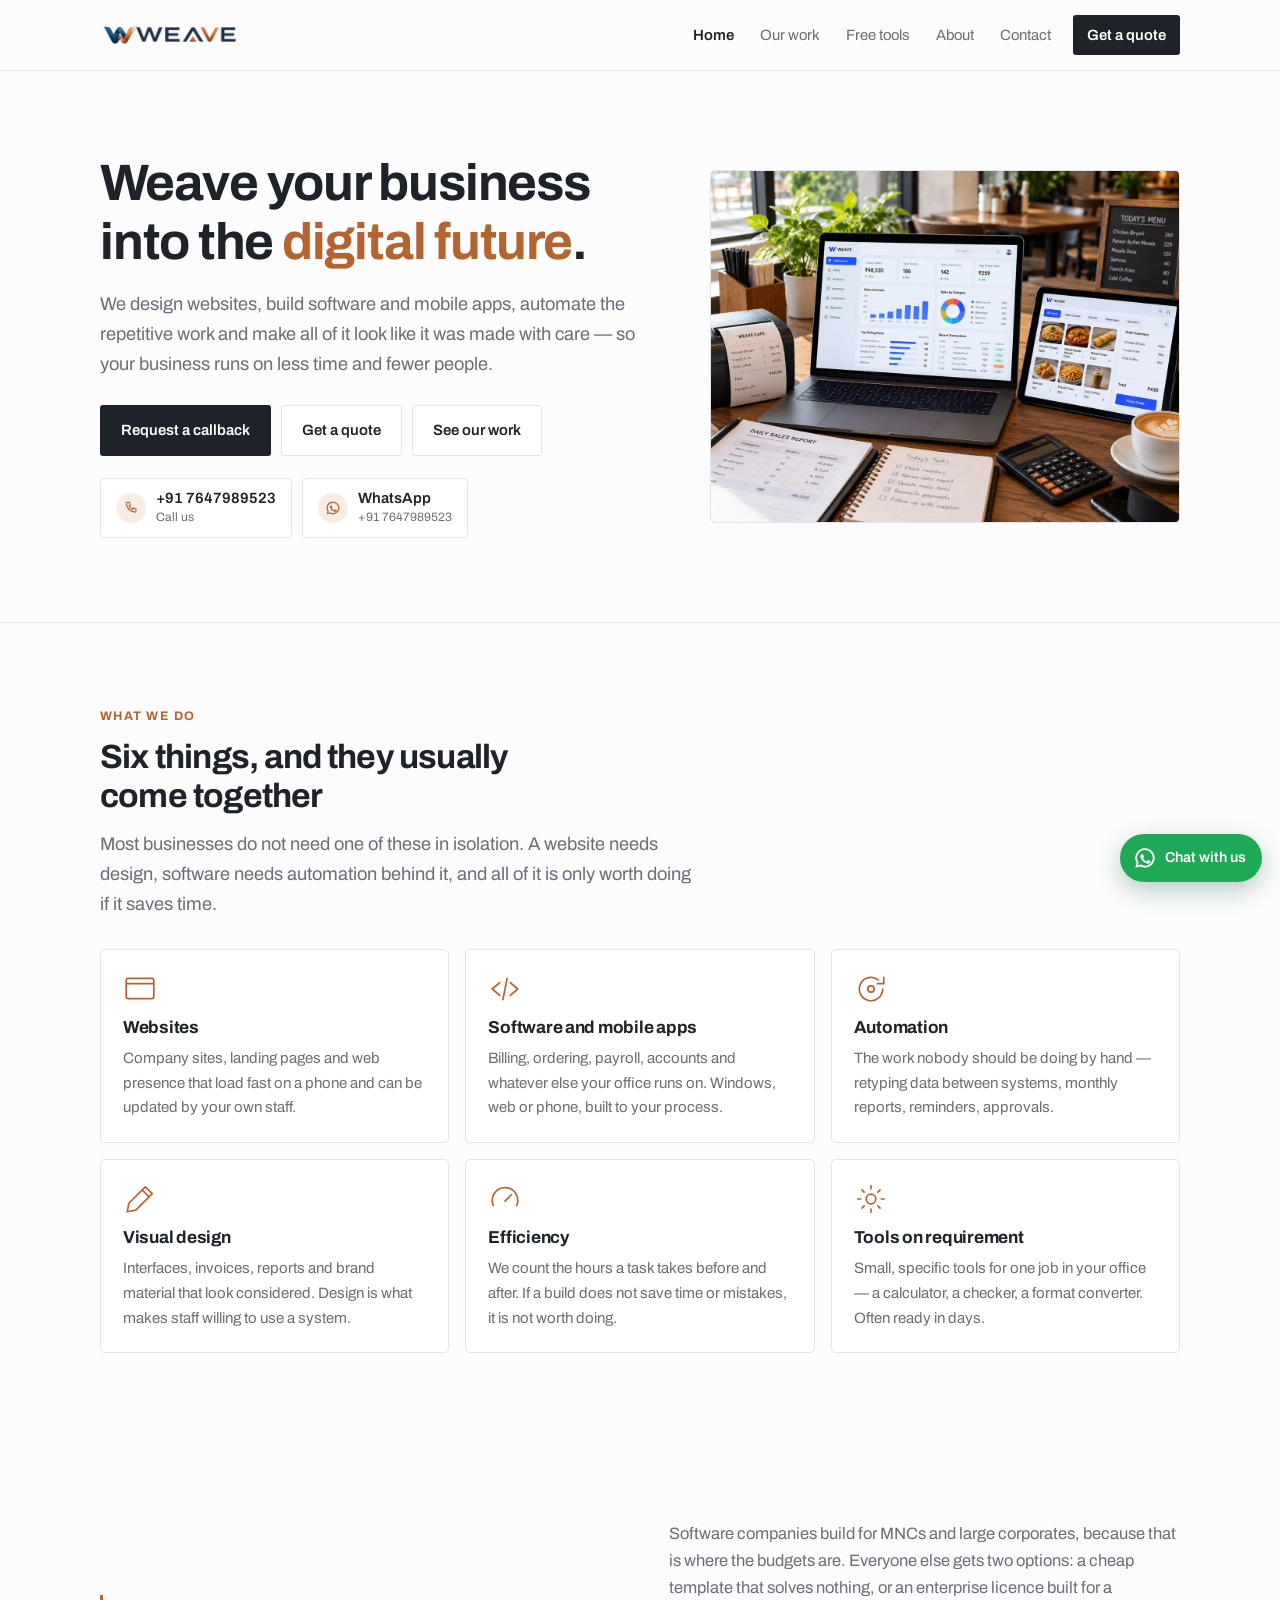
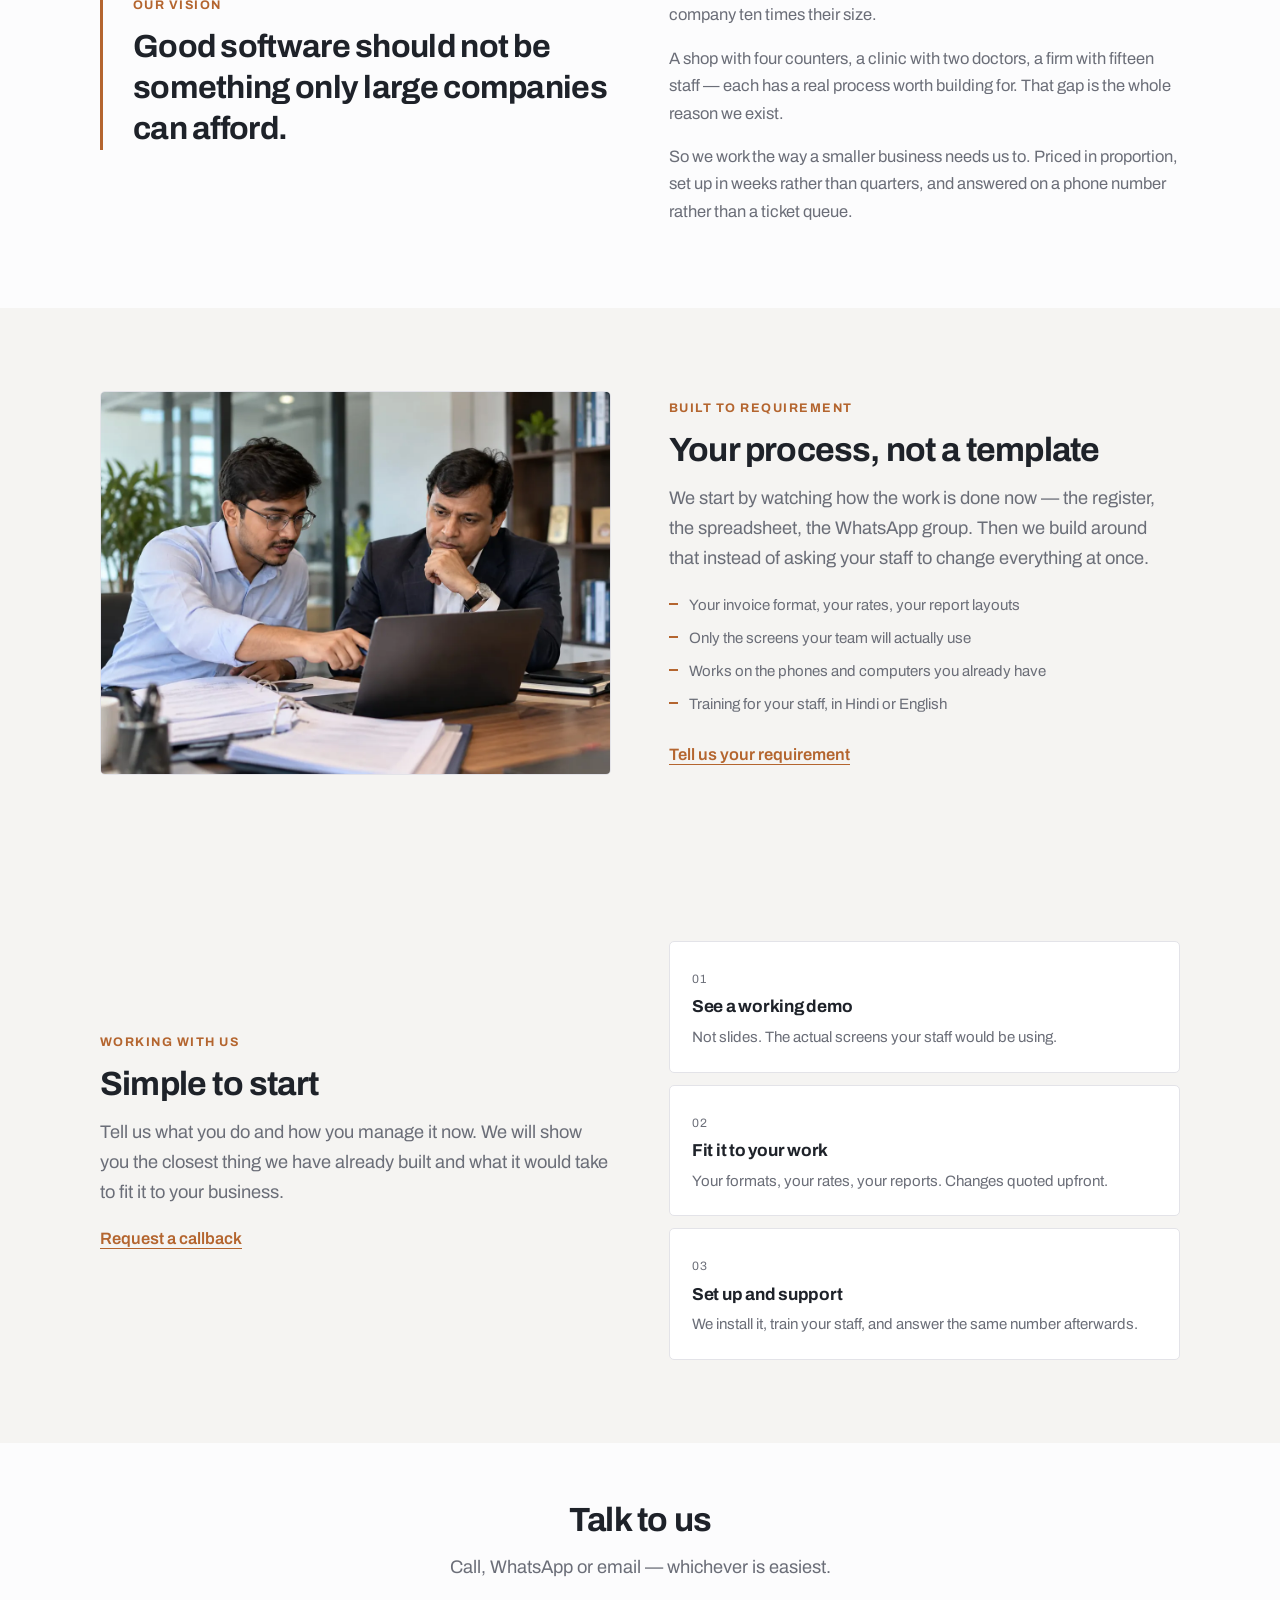
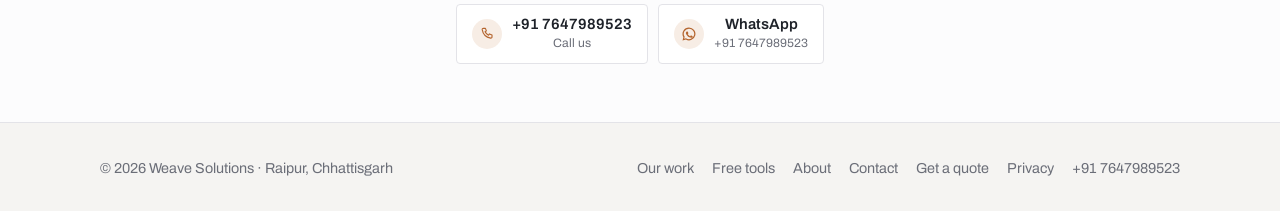
==== commit 23de3fa0: "Website v4: download links, quotation form, WhatsApp button, Pulse - Home: remove the repeated Our w" ====
--- a/index.html
+++ b/index.html
@@ -20,11 +20,11 @@
 <link rel="icon" href="assets/favicon.png">
 <link rel="preconnect" href="https://fonts.googleapis.com"><link rel="preconnect" href="https://fonts.gstatic.com" crossorigin>
 <link href="https://fonts.googleapis.com/css2?family=Archivo:wght@400..700&display=swap" rel="stylesheet">
-<link rel="stylesheet" href="site.css">
-<script type="application/ld+json">{"@context":"https://schema.org","@type":"LocalBusiness","name":"Weave Solutions","url":"https://weavesolution.com/","logo":"https://weavesolution.com/assets/logo.png","image":"https://weavesolution.com/assets/og-cover.jpg","telephone":"+91-7647989523","email":"weavesolution.connect@gmail.com","address":{"@type":"PostalAddress","addressLocality":"Raipur","addressRegion":"Chhattisgarh","addressCountry":"IN"},"areaServed":"IN","description":"Software, mobile apps, websites and automation for small and mid-sized businesses."}</script>
+<link rel="stylesheet" href="site.css?v=4">
+<script type="application/ld+json">{"@context":"https://schema.org","@type":"LocalBusiness","name":"Weave Solutions","url":"https://weavesolution.com/","logo":"https://weavesolution.com/assets/logo.png","image":"https://weavesolution.com/assets/og-cover.jpg","telephone":"+91-7647989523","address":{"@type":"PostalAddress","addressLocality":"Raipur","addressRegion":"Chhattisgarh","addressCountry":"IN"},"areaServed":"IN","description":"Software, mobile apps, websites and automation for small and mid-sized businesses."}</script>
 </head>
 <body>
-<header class="hdr"><div class="wrap hdr-in"><a class="brand" href="index.html" aria-label="Weave Solutions home"><img src="assets/logo.png" alt="Weave Solutions" width="139" height="38"><span class="txt">Weave Solutions</span></a><button class="burger" aria-label="Menu" aria-expanded="false"><span></span><span></span><span></span></button><nav class="nav" aria-label="Main"><a class="on" href="index.html">Home</a><div><button class="top" data-href="products.html">Our work</button><div class="menu"><div class="hd">Built by us</div><a href="products.html">All work</a><a href="products.html#journaldesk">JournalDesk — accounting</a><a href="products.html#pace">PACE — billing &amp; inventory</a><a href="products.html#vaada">Vaada Billing — CA firm invoicing</a><a href="products.html#shani">Shani Traders — shop ordering app</a><a href="products.html#moodwala">Mood Wala Food — online ordering</a><a href="products.html#payroll">Payroll management</a><a href="products.html#cma">CMA data for bank loans</a></div></div><div><button class="top" data-href="tools.html">Free tools</button><div class="menu"><div class="hd">Free tools</div><a href="tools.html">All free tools</a><a href="gstreco.html">GST reconciliation</a><a href="repayment-schedule.html">Loan repayment schedule</a><a href="bankanalyzer.html">Bank statement summary</a><a href="invoicesummary.html">Invoice summariser</a><a href="https://weavesolution.github.io/catoolkit/" target="_blank" rel="noopener">CA Financial Toolkit (app)</a></div></div><a href="about.html">About</a><a href="contact.html">Contact</a></nav></div></header>
+<header class="hdr"><div class="wrap hdr-in"><a class="brand" href="index.html" aria-label="Weave Solutions home"><img src="assets/logo.png" alt="Weave Solutions" width="139" height="38"><span class="txt">Weave Solutions</span></a><button class="burger" aria-label="Menu" aria-expanded="false"><span></span><span></span><span></span></button><nav class="nav" aria-label="Main"><a class="on" href="index.html">Home</a><div><button class="top" data-href="products.html">Our work</button><div class="menu"><div class="hd">Built by us</div><a href="products.html">All work</a><a href="products.html#journaldesk">JournalDesk — accounting</a><a href="products.html#pace">PACE — billing &amp; inventory</a><a href="products.html#pulse">Pulse — billing app for any shop</a><a href="products.html#vaada">Vaada Billing — CA firm invoicing</a><a href="products.html#shani">Shani Traders — shop ordering app</a><a href="products.html#moodwala">Mood Wala Food — online ordering</a><a href="products.html#payroll">Payroll management</a><a href="products.html#cma">CMA data for bank loans</a></div></div><div><button class="top" data-href="tools.html">Free tools</button><div class="menu"><div class="hd">Free tools</div><a href="tools.html">All free tools</a><a href="gstreco.html">GST reconciliation</a><a href="repayment-schedule.html">Loan repayment schedule</a><a href="bankanalyzer.html">Bank statement summary</a><a href="invoicesummary.html">Invoice summariser</a><a href="https://weavesolution.github.io/catoolkit/" target="_blank" rel="noopener">CA Financial Toolkit (app)</a></div></div><a href="about.html">About</a><a href="contact.html">Contact</a><a class="nav-cta" href="contact.html?quote=#quote">Get a quote</a></nav></div></header>
 <main>
 <section class="band">
 <div class="wrap split wide">
@@ -33,9 +33,10 @@
 <p class="lede" style="margin-top:18px">We design websites, build software and mobile apps, automate the repetitive work and make all of it look like it was made with care &mdash; so your business runs on less time and fewer people.</p>
 <div style="display:flex;gap:10px;flex-wrap:wrap;margin:26px 0 22px">
 <a class="btn btn-p" href="contact.html">Request a callback</a>
+<a class="btn btn-s" href="contact.html?quote=#quote">Get a quote</a>
 <a class="btn btn-s" href="products.html">See our work</a>
 </div>
-<div class="ways"><a class="way" href="tel:+917647989523"><i><svg viewBox="0 0 24 24" fill="none" stroke="currentColor" stroke-width="1.7" stroke-linecap="round" stroke-linejoin="round" aria-hidden="true"><path d="M6.6 3.5h3l1.5 3.8-2 1.4a12 12 0 0 0 5.2 5.2l1.4-2 3.8 1.5v3a1.8 1.8 0 0 1-2 1.8A15.5 15.5 0 0 1 4.8 5.5a1.8 1.8 0 0 1 1.8-2Z"/></svg></i><div><b>+91 7647989523</b><span>Call us</span></div></a><a class="way" href="https://wa.me/917647989523" rel="noopener"><i><svg viewBox="0 0 24 24" fill="currentColor" aria-hidden="true"><path d="M12 2.2A9.7 9.7 0 0 0 3.6 16.8L2.3 21.7l5-1.3A9.7 9.7 0 1 0 12 2.2Zm0 1.9a7.8 7.8 0 1 1-4 14.5l-.4-.2-2.9.8.8-2.9-.2-.4A7.8 7.8 0 0 1 12 4.1Zm-3.1 4c-.2 0-.5.1-.7.4-.2.3-.9.9-.9 2.1s.9 2.4 1 2.6c.1.2 1.7 2.8 4.3 3.8 2.1.8 2.5.7 3 .6.5-.1 1.5-.6 1.7-1.2.2-.6.2-1.1.2-1.2l-.5-.3-1.7-.8c-.2-.1-.4-.1-.6.1l-.8 1c-.1.2-.3.2-.5.1a6.4 6.4 0 0 1-3.2-2.8c-.1-.2 0-.4.1-.5l.4-.5c.1-.2.2-.3.3-.5v-.5l-.8-1.9c-.2-.5-.4-.4-.6-.4Z"/></svg></i><div><b>WhatsApp</b><span>+91 7647989523</span></div></a><a class="way" href="mailto:weavesolution.connect@gmail.com"><i><svg viewBox="0 0 24 24" fill="none" stroke="currentColor" stroke-width="1.7" stroke-linecap="round" stroke-linejoin="round" aria-hidden="true"><rect x="3" y="5" width="18" height="14" rx="2"/><path d="m3.5 6.5 8.5 6 8.5-6"/></svg></i><div><b>Email us</b><span>weavesolution.connect@gmail.com</span></div></a></div>
+<div class="ways"><a class="way" href="tel:+917647989523"><i><svg viewBox="0 0 24 24" fill="none" stroke="currentColor" stroke-width="1.7" stroke-linecap="round" stroke-linejoin="round" aria-hidden="true"><path d="M6.6 3.5h3l1.5 3.8-2 1.4a12 12 0 0 0 5.2 5.2l1.4-2 3.8 1.5v3a1.8 1.8 0 0 1-2 1.8A15.5 15.5 0 0 1 4.8 5.5a1.8 1.8 0 0 1 1.8-2Z"/></svg></i><div><b>+91 7647989523</b><span>Call us</span></div></a><a class="way" href="https://wa.me/917647989523" rel="noopener"><i><svg viewBox="0 0 24 24" fill="currentColor" aria-hidden="true"><path d="M12 2.2A9.7 9.7 0 0 0 3.6 16.8L2.3 21.7l5-1.3A9.7 9.7 0 1 0 12 2.2Zm0 1.9a7.8 7.8 0 1 1-4 14.5l-.4-.2-2.9.8.8-2.9-.2-.4A7.8 7.8 0 0 1 12 4.1Zm-3.1 4c-.2 0-.5.1-.7.4-.2.3-.9.9-.9 2.1s.9 2.4 1 2.6c.1.2 1.7 2.8 4.3 3.8 2.1.8 2.5.7 3 .6.5-.1 1.5-.6 1.7-1.2.2-.6.2-1.1.2-1.2l-.5-.3-1.7-.8c-.2-.1-.4-.1-.6.1l-.8 1c-.1.2-.3.2-.5.1a6.4 6.4 0 0 1-3.2-2.8c-.1-.2 0-.4.1-.5l.4-.5c.1-.2.2-.3.3-.5v-.5l-.8-1.9c-.2-.5-.4-.4-.6-.4Z"/></svg></i><div><b>WhatsApp</b><span>+91 7647989523</span></div></a><a class="way" data-email href="contact.html"><i><svg viewBox="0 0 24 24" fill="none" stroke="currentColor" stroke-width="1.7" stroke-linecap="round" stroke-linejoin="round" aria-hidden="true"><rect x="3" y="5" width="18" height="14" rx="2"/><path d="m3.5 6.5 8.5 6 8.5-6"/></svg></i><div><b>Email us</b><span data-email-text>Email</span></div></a></div>
 </div>
 <figure class="ph r43"><img src="assets/hero.webp" alt="Weave Solutions software on a laptop and tablet" width="1200" height="900" fetchpriority="high"><figcaption>Weave Solutions</figcaption></figure>
 </div>
@@ -56,15 +57,6 @@
 <div class="card rv"><svg class="ic" viewBox="0 0 32 32" fill="none" stroke="currentColor" stroke-width="1.6" stroke-linecap="round" aria-hidden="true"><path d="M5 22a12 12 0 1 1 22 0"/><path d="m16 18 6-6"/></svg><h3>Efficiency</h3><p>We count the hours a task takes before and after. If a build does not save time or mistakes, it is not worth doing.</p></div>
 <div class="card rv"><svg class="ic" viewBox="0 0 32 32" fill="none" stroke="currentColor" stroke-width="1.6" aria-hidden="true"><circle cx="16" cy="16" r="4.5"/><path d="M16 3v4M16 25v4M3 16h4M25 16h4M7 7l3 3M22 22l3 3M25 7l-3 3M10 22l-3 3"/></svg><h3>Tools on requirement</h3><p>Small, specific tools for one job in your office &mdash; a calculator, a checker, a format converter. Often ready in days.</p></div>
 </div>
-</div>
-</section>
-
-<section class="band tint">
-<div class="wrap">
-<p class="eyebrow">Our work</p>
-<h2 style="max-width:24ch">Software already running in shops, offices and kitchens</h2>
-<div class="strip"><a href="products.html#journaldesk" class="rv"><figure class="ph top"><img src="assets/work-jd-mob-2.webp" alt="JournalDesk screenshot" loading="lazy" decoding="async"><figcaption>JournalDesk</figcaption></figure><h3>JournalDesk</h3><p>Accounting for Windows and phone</p></a><a href="products.html#pace" class="rv"><figure class="ph top"><img src="assets/work-pace-mob-1.webp" alt="PACE screenshot" loading="lazy" decoding="async"><figcaption>PACE</figcaption></figure><h3>PACE</h3><p>Billing and stock for retail shops</p></a><a href="products.html#shani" class="rv"><figure class="ph top"><img src="assets/work-shani-1.webp" alt="Shani Traders screenshot" loading="lazy" decoding="async"><figcaption>Shani Traders</figcaption></figure><h3>Shani Traders</h3><p>Hindi / English ordering app</p></a><a href="products.html#moodwala" class="rv"><figure class="ph top"><img src="assets/work-mw-1.webp" alt="Mood Wala Food screenshot" loading="lazy" decoding="async"><figcaption>Mood Wala Food</figcaption></figure><h3>Mood Wala Food</h3><p>Order online, collect at counter</p></a></div>
-<p style="margin-top:24px"><a class="tl" href="products.html">See all our work, with screenshots</a></p>
 </div>
 </section>
 
@@ -100,19 +92,6 @@
 </div>
 </section>
 
-<section class="band">
-<div class="wrap">
-<p class="eyebrow">Free tools</p>
-<h2 style="max-width:24ch">Tools for accountants and businesses, free to use</h2>
-<div class="cards" style="margin-top:26px">
-<a class="card rv" href="gstreco.html"><h3>GST reconciliation</h3><p>GSTR-1, 3B, 2B and 2A compared month by month, with bill-wise detail.</p></a>
-<a class="card rv" href="bankanalyzer.html"><h3>Bank statement summary</h3><p>Drop statement PDFs, get account-wise totals, categories and an Excel report.</p></a>
-<a class="card rv" href="repayment-schedule.html"><h3>Loan repayment schedule</h3><p>EMI or fixed principal, moratorium, year-wise split, PDF and Excel.</p></a>
-</div>
-<p style="margin-top:20px"><a class="tl" href="tools.html">All free tools</a></p>
-</div>
-</section>
-
 <section class="band tint">
 <div class="wrap split">
 <div>
@@ -133,11 +112,11 @@
 <div class="wrap" style="text-align:center">
 <h2>Talk to us</h2>
 <p class="lede" style="margin:12px auto 22px">Call, WhatsApp or email &mdash; whichever is easiest.</p>
-<div style="display:flex;justify-content:center"><div class="ways"><a class="way" href="tel:+917647989523"><i><svg viewBox="0 0 24 24" fill="none" stroke="currentColor" stroke-width="1.7" stroke-linecap="round" stroke-linejoin="round" aria-hidden="true"><path d="M6.6 3.5h3l1.5 3.8-2 1.4a12 12 0 0 0 5.2 5.2l1.4-2 3.8 1.5v3a1.8 1.8 0 0 1-2 1.8A15.5 15.5 0 0 1 4.8 5.5a1.8 1.8 0 0 1 1.8-2Z"/></svg></i><div><b>+91 7647989523</b><span>Call us</span></div></a><a class="way" href="https://wa.me/917647989523" rel="noopener"><i><svg viewBox="0 0 24 24" fill="currentColor" aria-hidden="true"><path d="M12 2.2A9.7 9.7 0 0 0 3.6 16.8L2.3 21.7l5-1.3A9.7 9.7 0 1 0 12 2.2Zm0 1.9a7.8 7.8 0 1 1-4 14.5l-.4-.2-2.9.8.8-2.9-.2-.4A7.8 7.8 0 0 1 12 4.1Zm-3.1 4c-.2 0-.5.1-.7.4-.2.3-.9.9-.9 2.1s.9 2.4 1 2.6c.1.2 1.7 2.8 4.3 3.8 2.1.8 2.5.7 3 .6.5-.1 1.5-.6 1.7-1.2.2-.6.2-1.1.2-1.2l-.5-.3-1.7-.8c-.2-.1-.4-.1-.6.1l-.8 1c-.1.2-.3.2-.5.1a6.4 6.4 0 0 1-3.2-2.8c-.1-.2 0-.4.1-.5l.4-.5c.1-.2.2-.3.3-.5v-.5l-.8-1.9c-.2-.5-.4-.4-.6-.4Z"/></svg></i><div><b>WhatsApp</b><span>+91 7647989523</span></div></a><a class="way" href="mailto:weavesolution.connect@gmail.com"><i><svg viewBox="0 0 24 24" fill="none" stroke="currentColor" stroke-width="1.7" stroke-linecap="round" stroke-linejoin="round" aria-hidden="true"><rect x="3" y="5" width="18" height="14" rx="2"/><path d="m3.5 6.5 8.5 6 8.5-6"/></svg></i><div><b>Email us</b><span>weavesolution.connect@gmail.com</span></div></a></div></div>
+<div style="display:flex;justify-content:center"><div class="ways"><a class="way" href="tel:+917647989523"><i><svg viewBox="0 0 24 24" fill="none" stroke="currentColor" stroke-width="1.7" stroke-linecap="round" stroke-linejoin="round" aria-hidden="true"><path d="M6.6 3.5h3l1.5 3.8-2 1.4a12 12 0 0 0 5.2 5.2l1.4-2 3.8 1.5v3a1.8 1.8 0 0 1-2 1.8A15.5 15.5 0 0 1 4.8 5.5a1.8 1.8 0 0 1 1.8-2Z"/></svg></i><div><b>+91 7647989523</b><span>Call us</span></div></a><a class="way" href="https://wa.me/917647989523" rel="noopener"><i><svg viewBox="0 0 24 24" fill="currentColor" aria-hidden="true"><path d="M12 2.2A9.7 9.7 0 0 0 3.6 16.8L2.3 21.7l5-1.3A9.7 9.7 0 1 0 12 2.2Zm0 1.9a7.8 7.8 0 1 1-4 14.5l-.4-.2-2.9.8.8-2.9-.2-.4A7.8 7.8 0 0 1 12 4.1Zm-3.1 4c-.2 0-.5.1-.7.4-.2.3-.9.9-.9 2.1s.9 2.4 1 2.6c.1.2 1.7 2.8 4.3 3.8 2.1.8 2.5.7 3 .6.5-.1 1.5-.6 1.7-1.2.2-.6.2-1.1.2-1.2l-.5-.3-1.7-.8c-.2-.1-.4-.1-.6.1l-.8 1c-.1.2-.3.2-.5.1a6.4 6.4 0 0 1-3.2-2.8c-.1-.2 0-.4.1-.5l.4-.5c.1-.2.2-.3.3-.5v-.5l-.8-1.9c-.2-.5-.4-.4-.6-.4Z"/></svg></i><div><b>WhatsApp</b><span>+91 7647989523</span></div></a><a class="way" data-email href="contact.html"><i><svg viewBox="0 0 24 24" fill="none" stroke="currentColor" stroke-width="1.7" stroke-linecap="round" stroke-linejoin="round" aria-hidden="true"><rect x="3" y="5" width="18" height="14" rx="2"/><path d="m3.5 6.5 8.5 6 8.5-6"/></svg></i><div><b>Email us</b><span data-email-text>Email</span></div></a></div></div>
 </div>
 </section>
 </main>
-<footer class="ftr"><div class="wrap ftr-in"><div>&copy; <span data-year>2026</span> Weave Solutions &middot; Raipur, Chhattisgarh</div><div class="ftr-nav"><a href="products.html">Our work</a><a href="tools.html">Free tools</a><a href="about.html">About</a><a href="contact.html">Contact</a><a href="privacy.html">Privacy</a><a href="tel:+917647989523">+91 7647989523</a></div></div></footer>
-<script src="site.js"></script>
+<footer class="ftr"><div class="wrap ftr-in"><div>&copy; <span data-year>2026</span> Weave Solutions &middot; Raipur, Chhattisgarh</div><div class="ftr-nav"><a href="products.html">Our work</a><a href="tools.html">Free tools</a><a href="about.html">About</a><a href="contact.html">Contact</a><a href="contact.html?quote=#quote">Get a quote</a><a href="privacy.html">Privacy</a><a href="tel:+917647989523">+91 7647989523</a></div></div></footer>
+<script>window.WEAVE_EP="https://script.google.com/macros/s/AKfycbwTc17J2AUmkL7ghTSttw8jlRk2h0aSe1SzlRcny65obt1sNWJrdlB06VlaKjU8BqUk/exec";</script><script src="site.js?v=4"></script>
 </body>
 </html>
--- a/site.css
+++ b/site.css
@@ -218,3 +218,37 @@
   .menu a{padding:8px 0 8px 14px;border-left:2px solid var(--line)}
 }
 @media(prefers-reduced-motion:reduce){*{transition:none!important;animation:none!important;scroll-behavior:auto!important}.js .rv{opacity:1;transform:none}}
+
+/* ===== v4 additions ===== */
+.nav .nav-cta{margin-left:8px;background:var(--ink);color:#fff;border-radius:3px;padding:8px 14px;font-weight:600}
+.nav .nav-cta:hover{background:var(--accent);color:#fff}
+.nav>a.nav-cta::after{display:none}
+@media(max-width:860px){.nav .nav-cta{margin:14px 0 0;text-align:center;padding:12px}}
+.case-btns{display:flex;flex-wrap:wrap;gap:8px;margin-top:6px}
+.dl{margin:16px 0 14px;display:grid;gap:8px;max-width:460px}
+.dl-h{font-size:.72rem;letter-spacing:.1em;text-transform:uppercase;font-weight:700;color:var(--accent)}
+.dl-btn{display:flex;align-items:center;gap:12px;text-decoration:none;border:1px solid var(--accent);background:var(--accent-soft);
+  border-radius:4px;padding:10px 14px;transition:background .2s,color .2s,transform .2s,box-shadow .2s}
+.dl-btn svg{width:20px;height:20px;color:var(--accent);flex:none;transition:color .2s}
+.dl-btn b{display:block;font-size:.93rem;line-height:1.25}
+.dl-btn small{display:block;font-size:.76rem;color:var(--muted)}
+.dl-btn:hover{background:var(--accent);color:#fff;transform:translateY(-2px);box-shadow:0 8px 20px rgba(180,101,47,.18)}
+.dl-btn:hover svg,.dl-btn:hover small{color:#fff}
+.wa-fab{position:fixed;right:18px;bottom:18px;z-index:150;display:flex;align-items:center;gap:8px;background:#1FA855;color:#fff;
+  text-decoration:none;border-radius:30px;padding:12px 16px 12px 13px;font-weight:600;font-size:.9rem;
+  box-shadow:0 8px 24px rgba(20,90,50,.3);transition:transform .2s,box-shadow .2s,background .2s}
+.wa-fab svg{width:24px;height:24px}
+.wa-fab:hover{transform:translateY(-3px);background:#178F47;box-shadow:0 12px 28px rgba(20,90,50,.36)}
+@media(max-width:600px){.wa-fab span{display:none}.wa-fab{padding:13px;right:14px;bottom:14px}}
+.lb.show~.wa-fab{display:none}
+.seg{display:grid;grid-template-columns:1fr 1fr;background:var(--tint);border:1px solid var(--line);border-radius:4px;padding:3px;gap:3px}
+.seg button{border:0;background:none;padding:9px 8px;border-radius:3px;font-size:.88rem;font-weight:600;color:var(--muted);cursor:pointer;transition:background .18s,color .18s}
+.seg button[aria-selected=true]{background:var(--paper);color:var(--ink);box-shadow:0 1px 3px rgba(30,34,41,.12)}
+.two{display:grid;grid-template-columns:1fr 1fr;gap:0 12px}
+@media(max-width:480px){.two{grid-template-columns:1fr}}
+.field select{width:100%;padding:11px 12px;border:1px solid var(--line);border-radius:3px;background:var(--paper);font-size:.95rem}
+.field select:focus{outline:none;border-color:var(--accent);box-shadow:0 0 0 3px rgba(180,101,47,.13)}
+.formnote{font-size:.78rem;margin:10px 0 0}
+.done .formnote,.done .seg,.done [role=tabpanel]{display:none}
+.anchor{position:relative;top:-90px;display:block;height:0}
+@media(max-width:600px){.ftr{padding-bottom:86px}}
